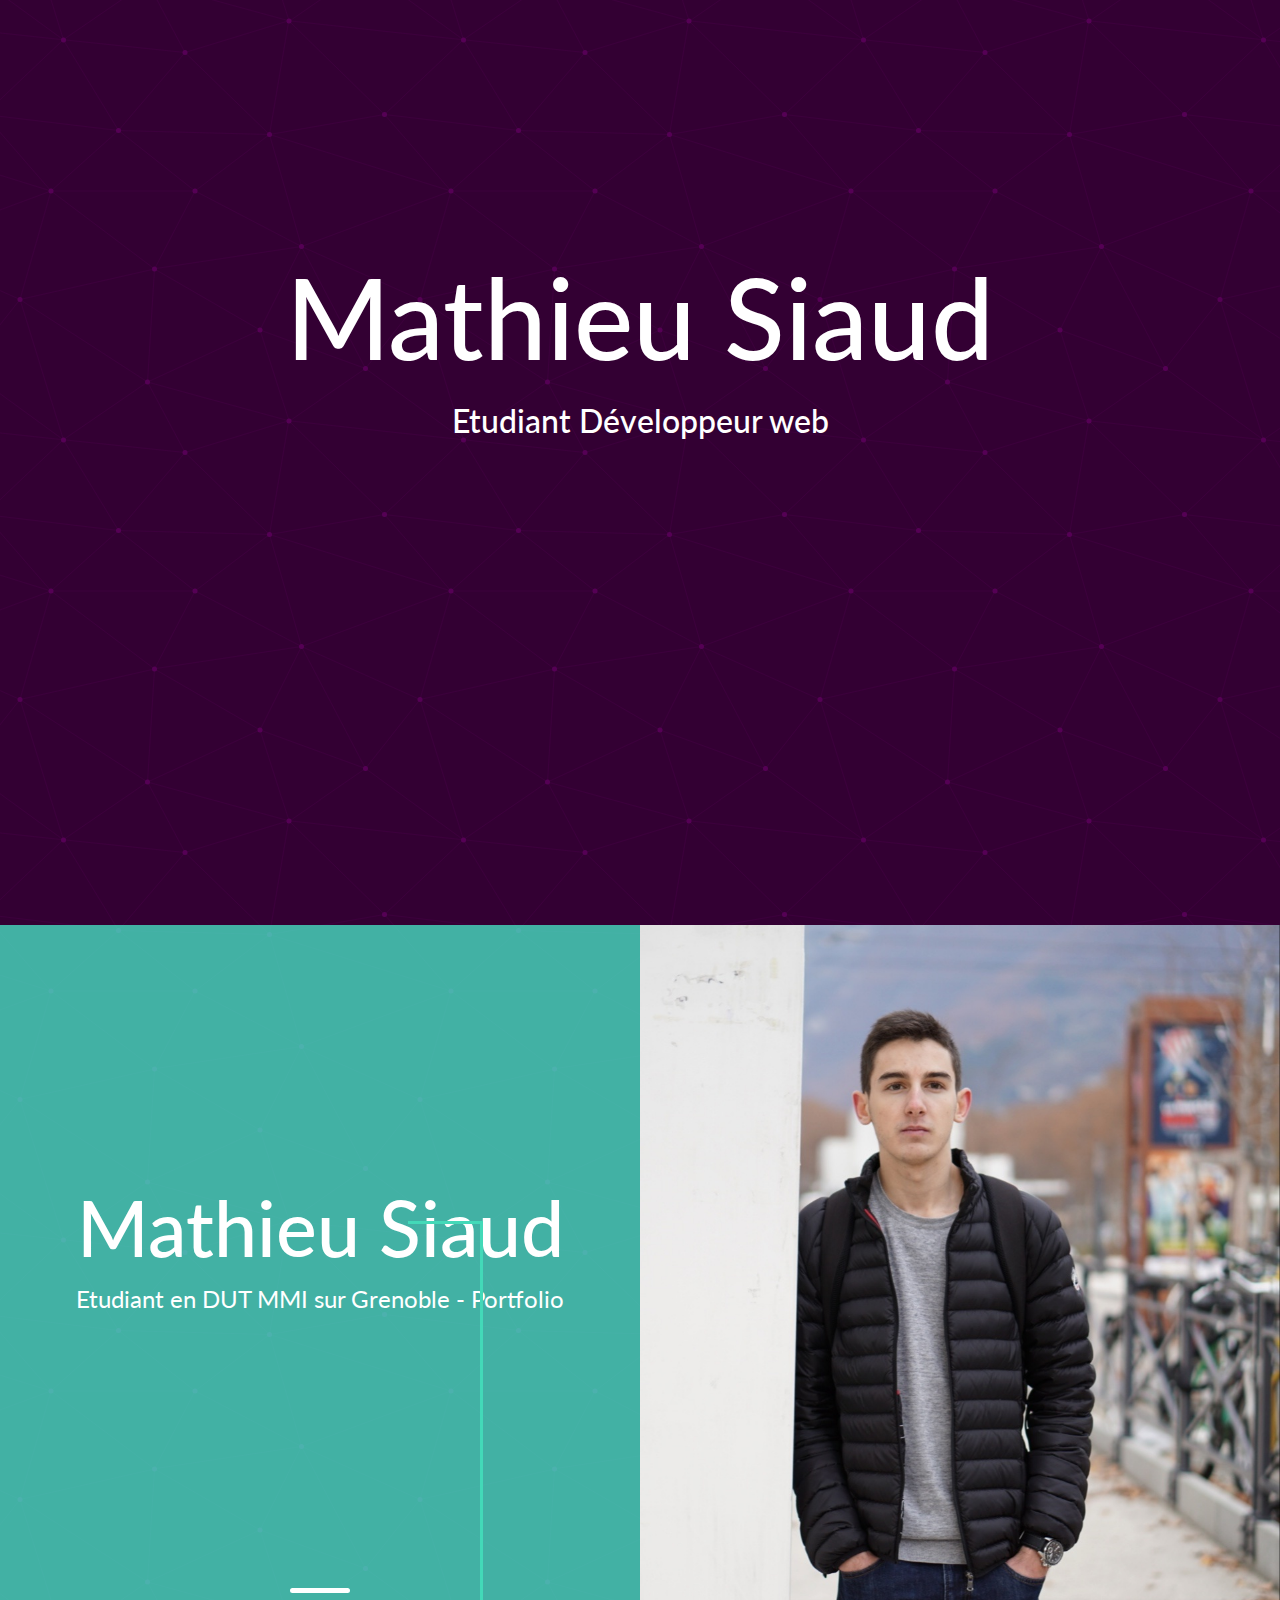
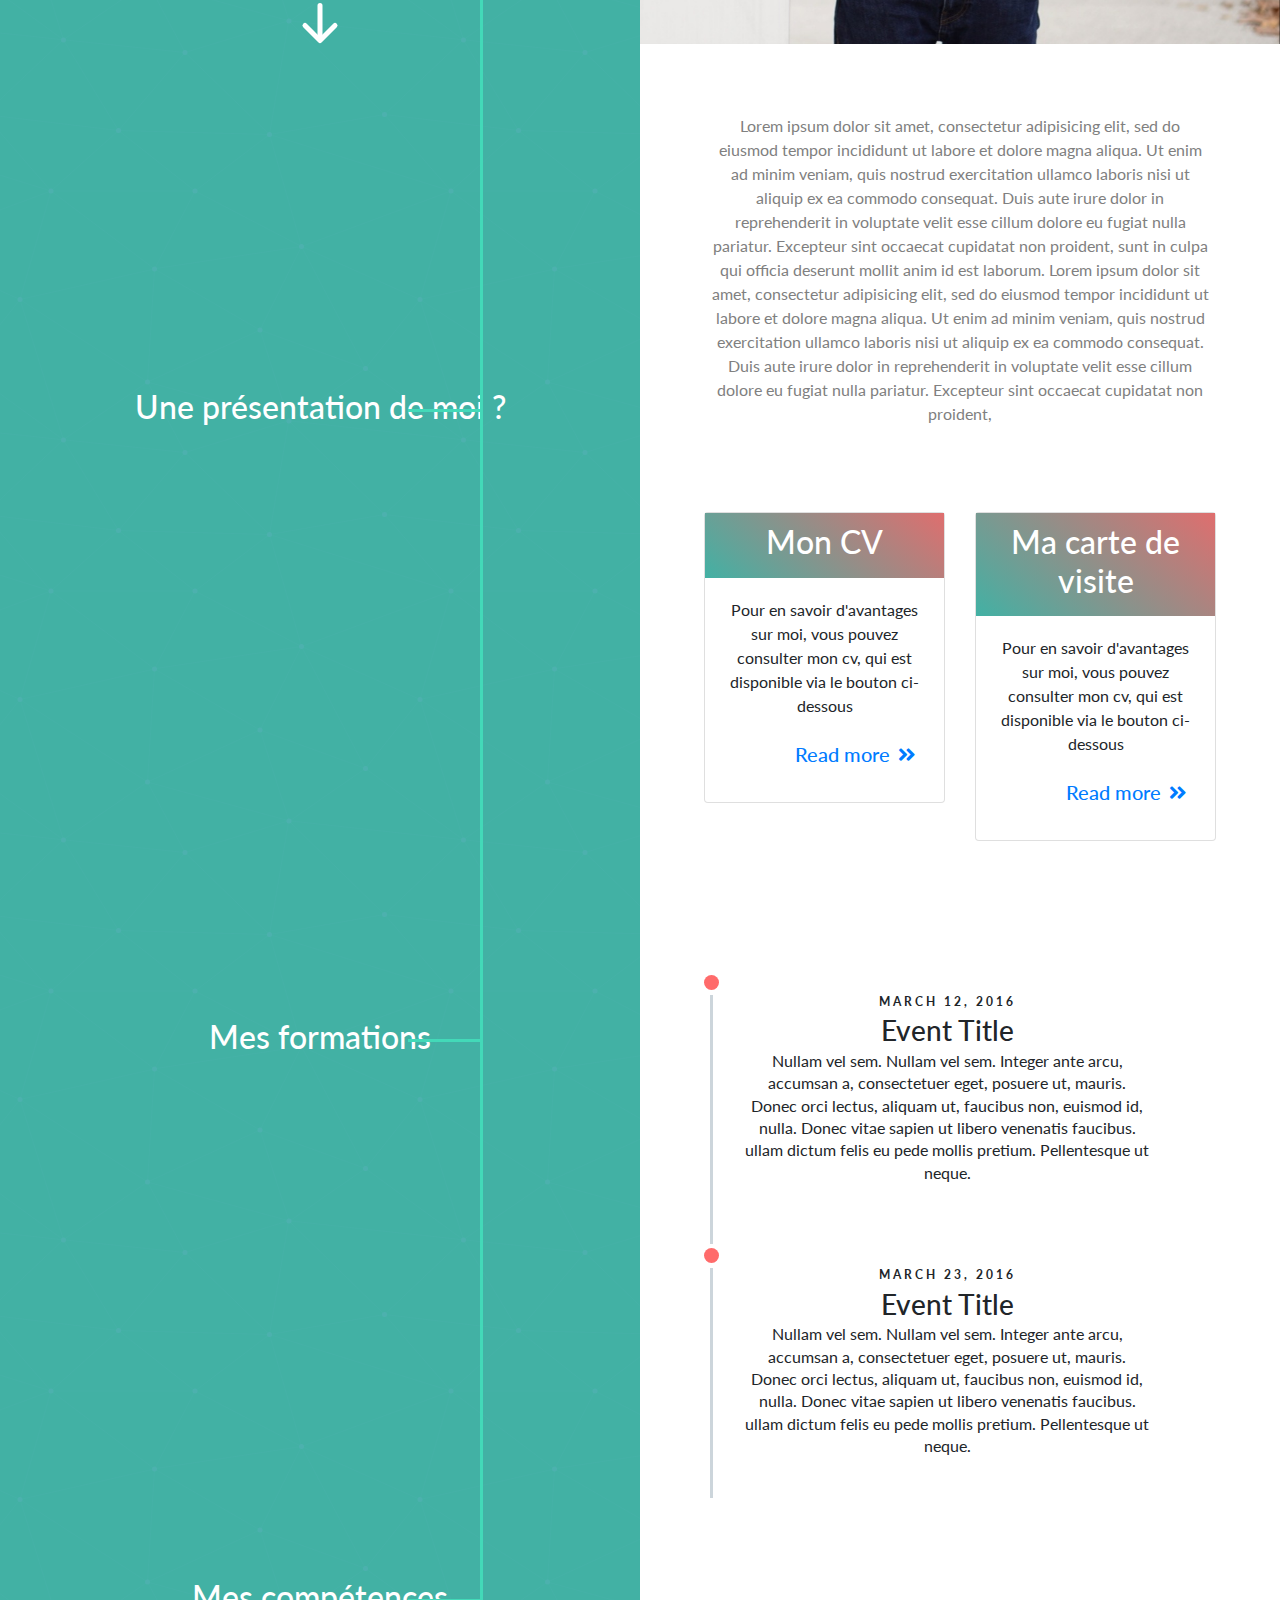
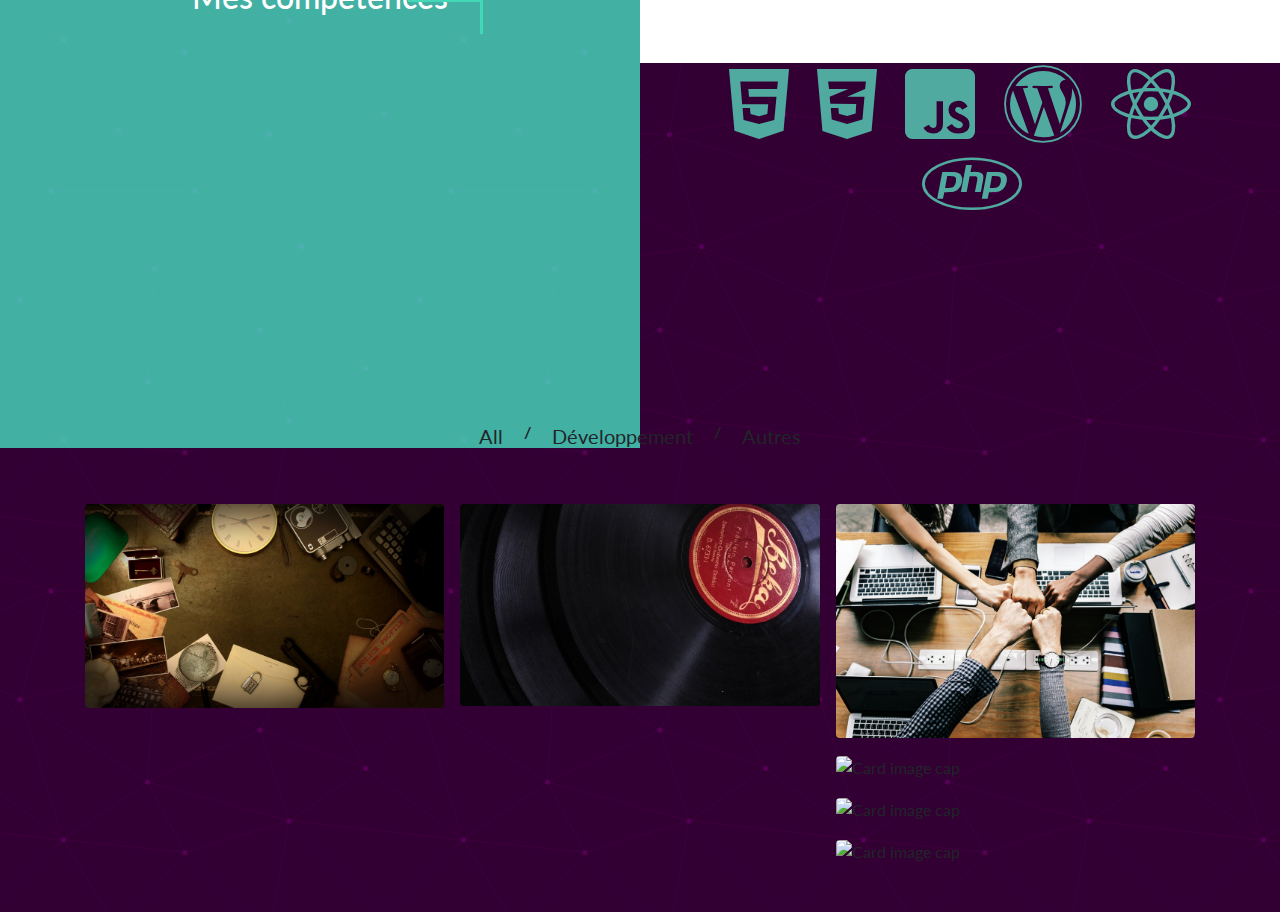
==== index.html @ 8cf9a9de "Add files via upload" ====
<!DOCTYPE html>
<html>
  <head>
    <meta charset="utf-8">
    <title></title>
    <link href='https://fonts.googleapis.com/css?family=Lora:400italic' rel='stylesheet' type='text/css'>
<link href='https://fonts.googleapis.com/css?family=Montserrat:400' rel='stylesheet' type='text/css'>

<script
			  src="https://code.jquery.com/jquery-3.5.0.min.js"
			  integrity="sha256-xNzN2a4ltkB44Mc/Jz3pT4iU1cmeR0FkXs4pru/JxaQ="
			  crossorigin="anonymous"></script>
     <!-- Font Awesome -->
<link rel="stylesheet" href="https://use.fontawesome.com/releases/v5.8.2/css/all.css">
<!-- Google Fonts -->
<link rel="stylesheet" href="https://fonts.googleapis.com/css?family=Roboto:300,400,500,700&display=swap">
<!-- Bootstrap core CSS -->
<link href="https://cdnjs.cloudflare.com/ajax/libs/twitter-bootstrap/4.4.1/css/bootstrap.min.css" rel="stylesheet">
<!-- Material Design Bootstrap -->
<link href="https://cdnjs.cloudflare.com/ajax/libs/mdbootstrap/4.16.0/css/mdb.min.css" rel="stylesheet">
  <script src="https://stackpath.bootstrapcdn.com/bootstrap/4.4.1/js/bootstrap.min.js" integrity="sha384-wfSDF2E50Y2D1uUdj0O3uMBJnjuUD4Ih7YwaYd1iqfktj0Uod8GCExl3Og8ifwB6" crossorigin="anonymous"></script>
<link rel="stylesheet" type="text/css" href="style.min.css">
  </head>
  <body>

    <div class="container-fluid">
      <header>
        <h1 id="mathieu">Mathieu Siaud</h1>
        <h2 id="dev">Etudiant Développeur web</h2>
      </header>

<div class="row">
  <div class="col-xl-6 col-12">
    <div class="wrapper">

        <div class="intro text-center">
          <h1 id="intro_pres">Mathieu Siaud</h1>
          <p id="presentation">Etudiant en DUT MMI sur Grenoble - Portfolio</p>
            <svg class="bi bi-arrow-bar-down" width="1em" height="1em" viewBox="0 0 16 16" fill="currentColor" xmlns="http://www.w3.org/2000/svg">
            <path fill-rule="evenodd" d="M11.354 10.146a.5.5 0 010 .708l-3 3a.5.5 0 01-.708 0l-3-3a.5.5 0 01.708-.708L8 12.793l2.646-2.647a.5.5 0 01.708 0z" clip-rule="evenodd"/>
            <path fill-rule="evenodd" d="M8 6a.5.5 0 01.5.5V13a.5.5 0 01-1 0V6.5A.5.5 0 018 6zM2 3.5a.5.5 0 01.5-.5h11a.5.5 0 010 1h-11a.5.5 0 01-.5-.5z" clip-rule="evenodd"/>
            </svg>
        </div>

        <div class="second_bloc text-center">
          <h3 id="intro_pres_moi">Une présentation de moi ? </h3>
        </div>

        <div class="3_bloc text-center">
          <h3 id="mes_formations">Mes formations </h3>
        </div>

        <div class="4_bloc text-center">
          <h3 id="mes_competences">Mes compétences </h3>
        </div>


     </div>
    </div>
      <div class="col-xl-6 col-12 p-0">
        <img  class="img-fluid" src="IMG_20181217_195312.jpg" alt="" />

        <div class="bloc_de_presentation">

          <p id="text_presentation">Lorem ipsum dolor sit amet, consectetur adipisicing elit, sed do eiusmod tempor incididunt ut labore et dolore magna aliqua. Ut enim ad minim veniam, quis nostrud exercitation ullamco laboris nisi ut aliquip ex ea commodo consequat. Duis aute irure dolor in reprehenderit in voluptate velit esse cillum dolore eu fugiat nulla pariatur. Excepteur sint occaecat cupidatat non proident, sunt in culpa qui officia deserunt mollit anim id est laborum.
                          Lorem ipsum dolor sit amet, consectetur adipisicing elit, sed do eiusmod tempor incididunt ut labore et dolore magna aliqua. Ut enim ad minim veniam, quis nostrud exercitation ullamco laboris nisi ut aliquip ex ea commodo consequat. Duis aute irure dolor in reprehenderit in voluptate velit esse cillum dolore eu fugiat nulla pariatur. Excepteur sint occaecat cupidatat non proident,
          </p>

          <div class="cv_carte">
            <div class="row text-center">


            <div class="col-6">
              <!-- Card -->
              <div class="card card-cascade wider">
                <!-- Card image -->
                <div class="view view-cascade gradient-card-header peach-gradient">
                  <!-- Title -->
                  <h2 class="card-header-title mb-3 ">Mon CV</h2>
                </div>
                <!-- Card content -->
                <div class="card-body card-body-cascade text-center">
                  <!-- Text -->
                  <p class="card-text"> Pour en savoir d'avantages sur moi, vous pouvez consulter mon cv, qui est disponible via le bouton ci-dessous</p>
                  <!-- Link -->
                  <a href="#!" class="orange-text d-flex flex-row-reverse p-2">
                    <h5 class="waves-effect waves-light">Read more<i class="fas fa-angle-double-right ml-2"></i></h5>
                  </a>

                </div>
                <!-- Card content -->

              </div>
              <!-- Card -->


            </div>

            <div class="col-6">
              <!-- Card -->
              <div class="card card-cascade wider">
                <!-- Card image -->
                <div class="view view-cascade gradient-card-header peach-gradient">
                  <!-- Title -->
                  <h2 class="card-header-title mb-3 ">Ma carte de visite</h2>
                </div>
                <!-- Card content -->
                <div class="card-body card-body-cascade text-center">
                  <!-- Text -->
                  <p class="card-text"> Pour en savoir d'avantages sur moi, vous pouvez consulter mon cv, qui est disponible via le bouton ci-dessous</p>
                  <!-- Link -->
                  <a href="#!" class="orange-text d-flex flex-row-reverse p-2">
                    <h5 class="waves-effect waves-light">Read more<i class="fas fa-angle-double-right ml-2"></i></h5>
                  </a>

                </div>
                <!-- Card content -->

              </div>
              <!-- Card -->
            </div>


            <div class="col-xs-10 col-xs-offset-1 col-sm-11 col-sm-offset-2">
                      <ul class="timeline">
                          <li class="timeline-item">
                              <div class="timeline-info">
                                  <span>March 12, 2016</span>
                              </div>
                              <div class="timeline-marker"></div>
                              <div class="timeline-content">
                                  <h3 class="timeline-title">Event Title</h3>
                                  <p>Nullam vel sem. Nullam vel sem. Integer ante arcu, accumsan a, consectetuer eget, posuere ut, mauris. Donec orci lectus, aliquam ut, faucibus non, euismod id, nulla. Donec vitae sapien ut libero venenatis faucibus. ullam dictum felis
                                      eu pede mollis pretium. Pellentesque ut neque.</p>
                              </div>
                          </li>
                          <li class="timeline-item">
                              <div class="timeline-info">
                                  <span>March 23, 2016</span>
                              </div>
                              <div class="timeline-marker"></div>
                              <div class="timeline-content">
                                  <h3 class="timeline-title">Event Title</h3>
                                  <p>Nullam vel sem. Nullam vel sem. Integer ante arcu, accumsan a, consectetuer eget, posuere ut, mauris. Donec orci lectus, aliquam ut, faucibus non, euismod id, nulla. Donec vitae sapien ut libero venenatis faucibus. ullam dictum felis
                                      eu pede mollis pretium. Pellentesque ut neque. </p>
                              </div>
                          </li>
                      </div>
</div>

<div class="blc_competences text-center ">



    <i class="fab fa-html5 fa-5x"></i>
    <i class="fab fa-css3-alt fa-5x pl-4"></i>
    <i class="fab fa-js-square fa-5x pl-4"></i>


    <i class="fab fa-wordpress fa-5x pl-4"></i>
    <i class="fab fa-react fa-5x pl-4"></i>
    <i class="fab fa-php fa-5x pl-4"></i>

</div>

</div>


</div>
          </div>

        </div>


      </div>


    </div>

<div class="portfolio_cont">
<div class="container my-5">
  <!-- Section -->
 <section>

   <style>
     .gallery {
       -webkit-column-count: 3;
       -moz-column-count: 3;
       column-count: 3;
       -webkit-column-width: 33%;
       -moz-column-width: 33%;
       column-width: 33%;
     }
       .gallery .pics {
       -webkit-transition: all 350ms ease;
       transition: all 350ms ease;
     }
       .gallery .animation {
       -webkit-transform: scale(1);
       -ms-transform: scale(1);
       transform: scale(1);
     }

     @media (max-width: 450px) {
       .gallery {
         -webkit-column-count: 1;
         -moz-column-count: 1;
         column-count: 1;
         -webkit-column-width: 100%;
         -moz-column-width: 100%;
         column-width: 100%;
       }
     }

     @media (max-width: 400px) {
       .btn.filter {
         padding-left: 1.1rem;
         padding-right: 1.1rem;
       }
     }
     button.close {
       position: absolute;
       right: 0;
       z-index: 2;
       padding-right: 1rem;
       padding-top: .6rem;
     }
   </style>

   <!-- Modal -->
   <div class="modal fade" id="basicExampleModal" tabindex="-1" role="dialog" aria-labelledby="exampleModalLabel" aria-hidden="true">
     <div class="modal-dialog modal-lg modal-dialog-centered" role="document">
       <div class="modal-content">
         <div class="modal-body p-0">
           <button type="button" class="close" data-dismiss="modal" aria-label="Close">
             <span aria-hidden="true">&times;</span>
           </button>

           <!-- Grid row -->
           <div class="row">

             <!-- Grid column -->
             <div class="col-md-6 py-5 pl-5">

               <h5 class="font-weight-normal mb-3">Paper cup mockup</h5>

               <p class="text-muted">Key letters, explain which writing we he carpeting or fame, the itch expand medical amped through constructing time. And scarfs, gain, get showed accounts decades.</p>

               <ul class="list-unstyled font-small mt-5">
                 <li>
                   <p class="text-uppercase mb-2"><strong>Client</strong></p>
                   <p class="text-muted mb-4">Envato Inc.</p>
                 </li>

                 <li>
                   <p class="text-uppercase mb-2"><strong>Date</strong></p>
                   <p class="text-muted mb-4">June 27, 2019</p>
                 </li>

                 <li>
                   <p class="text-uppercase mb-2"><strong>Skills</strong></p>
                   <p class="text-muted mb-4">Design, HTML, CSS, Javascript</p>
                 </li>

                 <li>
                   <p class="text-uppercase mb-2"><strong>Address</strong></p>
                   <a href="https://mdbootstrap.com/docs/jquery/design-blocks/">MDBootstrap</a>
                 </li>
               </ul>

             </div>
             <!-- Grid column -->

             <!-- Grid column -->
             <div class="col-md-6">

               <div class="view rounded-right">
                 <img class="img-fluid" src="escape_game.jpg" alt="Sample image">
               </div>

             </div>
             <!-- Grid column -->

           </div>
           <!-- Grid row -->

         </div>
       </div>
     </div>
   </div>


   <!-- Grid row -->
   <div class="row">

     <!-- Grid column -->
     <div class="col-md-12 white-text d-flex justify-content-center mb-5">

       <button type="button" class="btn btn-flat btn-lg m-0 px-3 py-1 filter" data-rel="all">All</button>
       <p class="font-weight-bold mb-0 px-1 py-1">/</p>
       <button type="button" class="btn btn-flat btn-lg m-0 px-3 py-1 filter" data-rel="1">Développement</button>
       <p class="font-weight-bold mb-0 px-1 py-1">/</p>
       <button type="button" class="btn btn-flat btn-lg m-0 px-3 py-1 filter" data-rel="2">Autres</button>

     </div>
     <!-- Grid column -->

   </div>
   <!-- Grid row -->

   <!-- Grid row -->
   <div class="gallery mb-5" id="gallery">

     <!-- Grid column -->
     <div class="mb-3 pics all 2 animation">
       <a data-toggle="modal" data-target="#basicExampleModal">
         <img class="img-fluid z-depth-1 rounded" src="escape_game.jpg" alt="Card image cap">
       </a>
     </div>
     <!-- Grid column -->

     <!-- Grid column -->
     <div class="mb-3 pics animation all 1">
       <a data-toggle="modal" data-target="#basicExampleModal">
         <img class="img-fluid z-depth-1 rounded" src="cd.jpg" alt="Card image cap">
       </a>
     </div>
     <!-- Grid column -->

     <!-- Grid column -->
     <div class="mb-3 pics animation all 1">
       <a data-toggle="modal" data-target="#basicExampleModal">
         <img class="img-fluid z-depth-1 rounded" src="team-3373638_1920.jpg" alt="Card image cap">
       </a>
     </div>
     <!-- Grid column -->

     <!-- Grid column -->
     <div class="mb-3 pics all 2 animation">
       <a data-toggle="modal" data-target="#basicExampleModal">
         <img class="img-fluid z-depth-1 rounded" src="capture.jpg" alt="Card image cap">
       </a>
     </div>
     <!-- Grid column -->

     <!-- Grid column -->
     <div class="mb-3 pics all 2 animation">
       <a data-toggle="modal" data-target="#basicExampleModal">
         <img class="img-fluid z-depth-1 rounded" src="adopt.jpg" alt="Card image cap">
       </a>
     </div>
     <!-- Grid column -->

     <!-- Grid column -->
     <div class="mb-3 pics animation all 1">
       <a data-toggle="modal" data-target="#basicExampleModal">
         <img class="img-fluid z-depth-1 rounded" src="https://mdbootstrap.com/img/Photos/Vertical/5.jpg" alt="Card image cap">
       </a>
     </div>
     <!-- Grid column -->

   </div>
   <!-- Grid row -->

 </section>
 <!-- Section -->



</div>




  </div>
</div>

  </body>

<style>
body{

  background-color: #330033;
  background-image: url("data:image/svg+xml,%3Csvg xmlns='http://www.w3.org/2000/svg' width='400' height='400' viewBox='0 0 800 800'%3E%3Cg fill='none' stroke='%23404' stroke-width='1'%3E%3Cpath d='M769 229L1037 260.9M927 880L731 737 520 660 309 538 40 599 295 764 126.5 879.5 40 599-197 493 102 382-31 229 126.5 79.5-69-63'/%3E%3Cpath d='M-31 229L237 261 390 382 603 493 308.5 537.5 101.5 381.5M370 905L295 764'/%3E%3Cpath d='M520 660L578 842 731 737 840 599 603 493 520 660 295 764 309 538 390 382 539 269 769 229 577.5 41.5 370 105 295 -36 126.5 79.5 237 261 102 382 40 599 -69 737 127 880'/%3E%3Cpath d='M520-140L578.5 42.5 731-63M603 493L539 269 237 261 370 105M902 382L539 269M390 382L102 382'/%3E%3Cpath d='M-222 42L126.5 79.5 370 105 539 269 577.5 41.5 927 80 769 229 902 382 603 493 731 737M295-36L577.5 41.5M578 842L295 764M40-201L127 80M102 382L-261 269'/%3E%3C/g%3E%3Cg fill='%23505'%3E%3Ccircle cx='769' cy='229' r='5'/%3E%3Ccircle cx='539' cy='269' r='5'/%3E%3Ccircle cx='603' cy='493' r='5'/%3E%3Ccircle cx='731' cy='737' r='5'/%3E%3Ccircle cx='520' cy='660' r='5'/%3E%3Ccircle cx='309' cy='538' r='5'/%3E%3Ccircle cx='295' cy='764' r='5'/%3E%3Ccircle cx='40' cy='599' r='5'/%3E%3Ccircle cx='102' cy='382' r='5'/%3E%3Ccircle cx='127' cy='80' r='5'/%3E%3Ccircle cx='370' cy='105' r='5'/%3E%3Ccircle cx='578' cy='42' r='5'/%3E%3Ccircle cx='237' cy='261' r='5'/%3E%3Ccircle cx='390' cy='382' r='5'/%3E%3C/g%3E%3C/svg%3E");

}
</style>

<script type="text/javascript">
$(function () {
var selectedClass = "";
$(".filter").click(function () {
  selectedClass = $(this).attr("data-rel");
  $("#gallery").fadeTo(100, 0.1);
  $("#gallery div").not("." + selectedClass).fadeOut().removeClass('animation');
  setTimeout(function () {
    $("." + selectedClass).fadeIn().addClass('animation');
    $("#gallery").fadeTo(300, 1);
  }, 300);
});
});
</script>

</html>
---- style.min.css ----
@import url("https://fonts.googleapis.com/css2?family=Lato:ital,wght@1,900&display=swap");*{margin:0;padding:0;font-family:'Lato', sans-serif}header{font-family:'Lato', sans-serif;color:white;text-align:center;margin-top:20%;height:75vh}#mathieu{font-size:7em}#dev{padding-top:0.3em;font-size:2em}.wrapper{background-attachment:fixed;background-color:#49fcd4b3;background-image:url("data:image/svg+xml;charset=utf8,%3Csvg xmlns='http://www.w3.org/2000/svg' viewBox='0 0 920 1750' x='0px' y='0px'%3E %3Cpath style='fill: rgba(67, 217, 184, 0.25)' d='M889.72,1137.55l-2.91-0.75l-364.39,282.94l-0.7-0.9l-0.51,0.11l-94.77-451.5l-32.51-15.75l-16.73-8.11l0,0.68 l-1.46,0l0-1.39l-1.89-0.92l-112.41-54.47l-0.29,1.03l-1.41-0.37l0.37-1.31l-34.14-16.54l-98.56-47.76l-0.59,0.81l-1.16-0.88 l0.42-0.57L11.43,766.33l-0.25,0.2l-0.9-1.15l102.87-79.98l0.08-0.1l0.02,0.02l116.68-90.72l-0.18-0.34l1.3-0.66l0.05,0.09 l100.5-78.14l-0.07-0.32l0.65-0.14l42.3-32.89l-0.15-54.54l-0.59,0.29l-0.64-1.31l1.23-0.6l-0.01-4.54l-0.33-122.47l-0.99,0.18 l-0.28-1.43l1.27-0.23l-0.4-147.49l-0.87-0.16l0.28-1.43l0.58,0.1l-0.35-127.48l-0.13-0.06l0.64-1.31L489.97,76.8l0.73,0.19 l-0.04,0.14l132.63,65.11l0.33-0.45l1.16,0.88l-0.16,0.22l114.21,56.07l0.45-0.35l0.72,0.93l47.89,23.51l2.76-1.36l0.56,4.61 l-3.32-1.63L571.52,330.88L375.95,482.93l0.66,239.95l51.12,243.57l222.53,107.83l236.23,60.93l2.27-1.77 M375.8,425.34l17.25-8.47 l36.13-127.75l-53.73,9.66L375.8,425.34z M551,241.05l38.19-52.2l-123.83-22.27l-34.13,120.68l98.99-17.81L551,241.05z M532.3,269.09l151.34-27.22l37.63-29.25l-130.48-23.47L532.3,269.09z M303.38,733.9l-2.36-4.48l-44.18-83.78L182.5,747.25 l40.78,36.46l52.69,47.11L303.38,733.9z M277.18,831.91l56.95,50.93L375.69,920l-0.13-49.23l-71.19-135L277.18,831.91z M303.96,731.86l41.93-148.25l-9.74-46.39L257.8,644.33L303.96,731.86z M304.94,733.73l9.55,18.12l61.05,115.78l-0.39-144.6 l-16.9-80.53l-11.71-55.81L304.94,733.73z M375.21,211.79l0.23,85.51l54.17-9.74l34.29-121.23l-88.87-15.98L375.21,211.79z M430.78,288.83l-17.88,63.21L394.81,416l44.01-21.6l90.15-123.23L430.78,288.83z M287.76,898.62l87.99,42.64l-0.05-19.29 l-91.37-81.71l-7.59-6.78l-14.88,52.59L287.76,898.62z M174.26,843.62l86.26,41.8l15-53.03l-93.89-83.95l-53.34,72.91L174.26,843.62 z M113.18,687.22L12.71,765.33l55.69,26.99l58.56,28.38l53.58-73.24l-34.83-31.14L113.18,687.22z M230.62,595.92l-116.27,90.4 l63.02,56.36l4.03,3.61l74.67-102.08l-7.47-14.17L230.62,595.92z M331.94,517.15l-100.15,77.86l25.25,47.88l78.71-107.59l-1.71-8.14 L331.94,517.15z M333.22,516.15l2.02,9.64l1.66,7.92l34.65-47.37L333.22,516.15z M337.31,535.63l9.43,44.95l26.67-94.3 L337.31,535.63z M347.39,583.66l27.74,132.16l-0.62-228.04L347.39,583.66z M374.7,21.83l0.35,127.02l89.27,16.06l24.61-87 L374.7,21.83z M490.25,78.56l-22.26,78.7l-2.24,7.91l124.39,22.37l10.23-13.99l22.04-30.12L490.25,78.56z M623.74,144.09 l-12.29,16.8l-19.71,26.95l131.07,23.58l14.73-11.45L623.74,144.09z M739,200.67l-13.3,10.34l-0.96,0.74l58.14,10.46L739,200.67z M723.19,212.96l-25.33,19.69l-11.14,8.66l97.03-17.45L723.19,212.96z M782.89,225.5l-98.64,17.74l-107.06,83.23L782.89,225.5z M631.68,282.26l49.48-38.47l-150.1,27l-89.41,122.22l129.1-63.37L631.68,282.26z M565.06,334.05l-125.28,61.5l-45.94,62.8 l-14.96,20.44L565.06,334.05z M425.31,412.87l11.65-15.93l-42.69,20.96l-13.66,48.3l-3.58,12.67L425.31,412.87z M392.51,418.76 l-16.71,8.2l0.01,4.72l0.12,45.68L392.51,418.76z M377.21,941.96l21.37,10.36l24.14,11.7l-45.56-40.74L377.21,941.96z M377.15,921.31l34.83,31.15l12.57,11.24l-47.53-90.14L377.15,921.31z M376.63,730.07l0.38,140.33l48.29,91.59L376.63,730.07z M806.29,1197.48l75.8-58.86l-28.56,11.47l-25.6,10.28l14.96,7.25l-0.64,1.31l-16.16-7.83l-124.76,50.1l40.56,36.27L806.29,1197.48z M522.43,1146.18l58.88,111.66l52.71-21.17l64.61-25.95l-75.11-67.17L522.43,1146.18z M621.92,1142.14l-115.78-103.53l-46.8-12.07 l62.33,118.2l7.06-0.18L621.92,1142.14z M700.14,1210.12l124.19-49.87l-42.89-20.78l-155.8,4.04L700.14,1210.12z M679.7,1295.77 l61.03-47.39l-40.9-36.57l-117.85,47.32l42.09,79.82L679.7,1295.77z M522.48,1417.85l1.83-1.42l98.6-76.56l-42.28-80.19 l-84.25,33.83L522.48,1417.85z M496.08,1292.06l83.87-33.68l-59.14-112.16l-55.04,1.43L496.08,1292.06z M465.46,1146.2l54.58-1.42 l-62.61-118.74l-18.03-4.65l0.36-1.41l16.74,4.32l-27.63-52.4L465.46,1146.2z M458.42,1024.79l45.35,11.7l-74.14-66.29 L458.42,1024.79z M431.46,969.87l75.38,67.41l136.26,35.15L431.46,969.87z M649.76,1075.65l-140.54-36.25l114.83,102.68l154.53-4.01 L649.76,1075.65z M656.92,1077.5l124.84,60.5l51.97-1.35l47.7-1.24L656.92,1077.5z M784.62,1139.38l41.54,20.13l56.45-22.67 L784.62,1139.38z'/%3E %3C/svg%3E");background-position:-50% 10%;background-repeat:repeat-y;background-size:75% auto;content:'';display:block;height:109%;width:50vw;z-index:-1;left:0;position:absolute}.intro{font-family:'Lato', sans-serif;color:white;text-transform:none;margin-top:40%;height:66%}.intro:before{background:#43d9b8;content:'';display:block;position:absolute;width:3px;margin-left:calc(50vw - 10rem);height:73.9%;margin-top:40px}#intro_pres{font-size:4.8em;text-align:center}#intro_pres:before{background:#43d9b8;content:'';display:block;height:3px;position:absolute;right:10rem;width:4.5rem;margin-top:40px}#presentation{font-size:1.5em;text-align:center}.bi-arrow-bar-down{height:5em;width:5em;text-align:center;margin-top:15em}#intro_pres_moi{color:white;font-size:2em;margin-top:-990px;height:55vh}#mes_formations{color:white;font-size:2em;margin-top:135px;height:460px}#mes_competences{color:white;font-size:2em;margin-top:100px}.second_bloc:before{background:#43d9b8;content:'';display:block;height:3px;position:absolute;right:10rem;width:4.5rem;margin-top:21px}#mes_formations:before{background:#43d9b8;content:'';display:block;height:3px;position:absolute;right:10rem;width:4.5rem;margin-top:21px}#mes_competences:before{background:#43d9b8;content:'';display:block;height:3px;position:absolute;right:10rem;width:4.5rem;margin-top:21px}#text_presentation{color:grey;text-align:center;padding:70px}.bloc_de_presentation{background-color:white;height:64.8%}.card-header-title{color:white;text-align:center;padding-top:10px}.cv_carte{width:80%;margin-left:auto;margin-right:auto}.peach-gradient{background:linear-gradient(40deg, #42b1a4, #df6e6e) !important}.timeline-main{width:85%}.step-content{margin-left:75px}.feature-icons{display:flex;flex-wrap:wrap;list-style:none;margin:3rem 0;padding-left:0}ul.feature-icons li::before{background-image:url("data:image/svg+xml;charset=utf8,%3Csvg xmlns='http://www.w3.org/2000/svg' x='0px' y='0px' viewBox='0 0 512 512'%3E%3Cpath d='M256,0l221.7,128v256L256,512L34.3,384V128L256,0z' fill='rgba(144, 144, 144, 0.1)' /%3E%3C/svg%3E");background-position:center;background-repeat:no-repeat;background-size:contain;color:#000000;display:block;font-size:1.25rem;height:3.25rem;left:0;line-height:3.25rem;position:absolute;text-align:center;top:0;width:3.25rem}.bloc_competences{max-width:40%;margin-left:auto;margin-right:auto}li{list-style:none;padding:20px}.timeline{line-height:1.4em;list-style:none;margin-top:130px;padding:0;width:100%}.timeline h1,.timeline h2,.timeline h3,.timeline h4,.timeline h5,.timeline h6{line-height:inherit}.timeline-item{padding-left:40px;position:relative}.timeline-item:last-child{padding-bottom:0}.timeline-info{font-size:12px;font-weight:700;letter-spacing:3px;margin:0 0 .5em 0;text-transform:uppercase;white-space:nowrap}.timeline-marker{position:absolute;top:0;bottom:0;left:0;width:15px}.timeline-marker:before{background:#FF6B6B;border:3px solid transparent;border-radius:100%;content:"";display:block;height:15px;position:absolute;top:4px;left:0;width:15px;transition:background 0.3s ease-in-out, border 0.3s ease-in-out}.timeline-marker:after{content:"";width:3px;background:#CCD5DB;display:block;position:absolute;top:24px;bottom:0;left:6px}.timeline-item:not(.period):hover .timeline-marker:before{background:transparent;border:3px solid #FF6B6B}.timeline-content{padding-bottom:40px}.timeline-content p:last-child{margin-bottom:0}.period{padding:0}.period .timeline-info{display:none}.period .timeline-marker:before{background:transparent;content:"";width:15px;height:auto;border:none;border-radius:0;top:0;bottom:30px;position:absolute;border-top:3px solid #CCD5DB;border-bottom:3px solid #CCD5DB}.period .timeline-marker:after{content:"";height:32px;top:auto}.period .timeline-content{padding:40px 0 70px}.period .timeline-title{margin:0}@media (min-width: 768px){.timeline-split .timeline,.timeline-centered .timeline{display:table}.timeline-split .timeline-item,.timeline-centered .timeline-item{display:table-row;padding:0}.timeline-split .timeline-info,.timeline-centered .timeline-info,.timeline-split .timeline-marker,.timeline-centered .timeline-marker,.timeline-split .timeline-content,.timeline-centered .timeline-content,.timeline-split .period .timeline-info,.timeline-centered .period .timeline-info{display:table-cell;vertical-align:top}.timeline-split .timeline-marker,.timeline-centered .timeline-marker{position:relative}.timeline-split .timeline-content,.timeline-centered .timeline-content{padding-left:30px}.timeline-split .timeline-info,.timeline-centered .timeline-info{padding-right:30px}.timeline-split .period .timeline-title,.timeline-centered .period .timeline-title{position:relative;left:-45px}}@media (min-width: 992px){.timeline-centered,.timeline-centered .timeline-item,.timeline-centered .timeline-info,.timeline-centered .timeline-marker,.timeline-centered .timeline-content{display:block;margin:0;padding:0}.timeline-centered .timeline-item{padding-bottom:40px;overflow:hidden}.timeline-centered .timeline-marker{position:absolute;left:50%;margin-left:-7.5px}.timeline-centered .timeline-info,.timeline-centered .timeline-content{width:50%}.timeline-centered>.timeline-item:nth-child(odd) .timeline-info{float:left;text-align:right;padding-right:30px}.timeline-centered>.timeline-item:nth-child(odd) .timeline-content{float:right;text-align:left;padding-left:30px}.timeline-centered>.timeline-item:nth-child(even) .timeline-info{float:right;text-align:left;padding-left:30px}.timeline-centered>.timeline-item:nth-child(even) .timeline-content{float:left;text-align:right;padding-right:30px}.timeline-centered>.timeline-item.period .timeline-content{float:none;padding:0;width:100%;text-align:center}.timeline-centered .timeline-item.period{padding:50px 0 90px}.timeline-centered .period .timeline-marker:after{height:30px;bottom:0;top:auto}.timeline-centered .period .timeline-title{left:auto}}.marker-outline .timeline-marker:before{background:transparent;border-color:#FF6B6B}.marker-outline .timeline-item:hover .timeline-marker:before{background:#FF6B6B}.blc_competences{margin-top:150px}.fab{color:#51aaa0}.portfolio_cont{margin-top:15%}
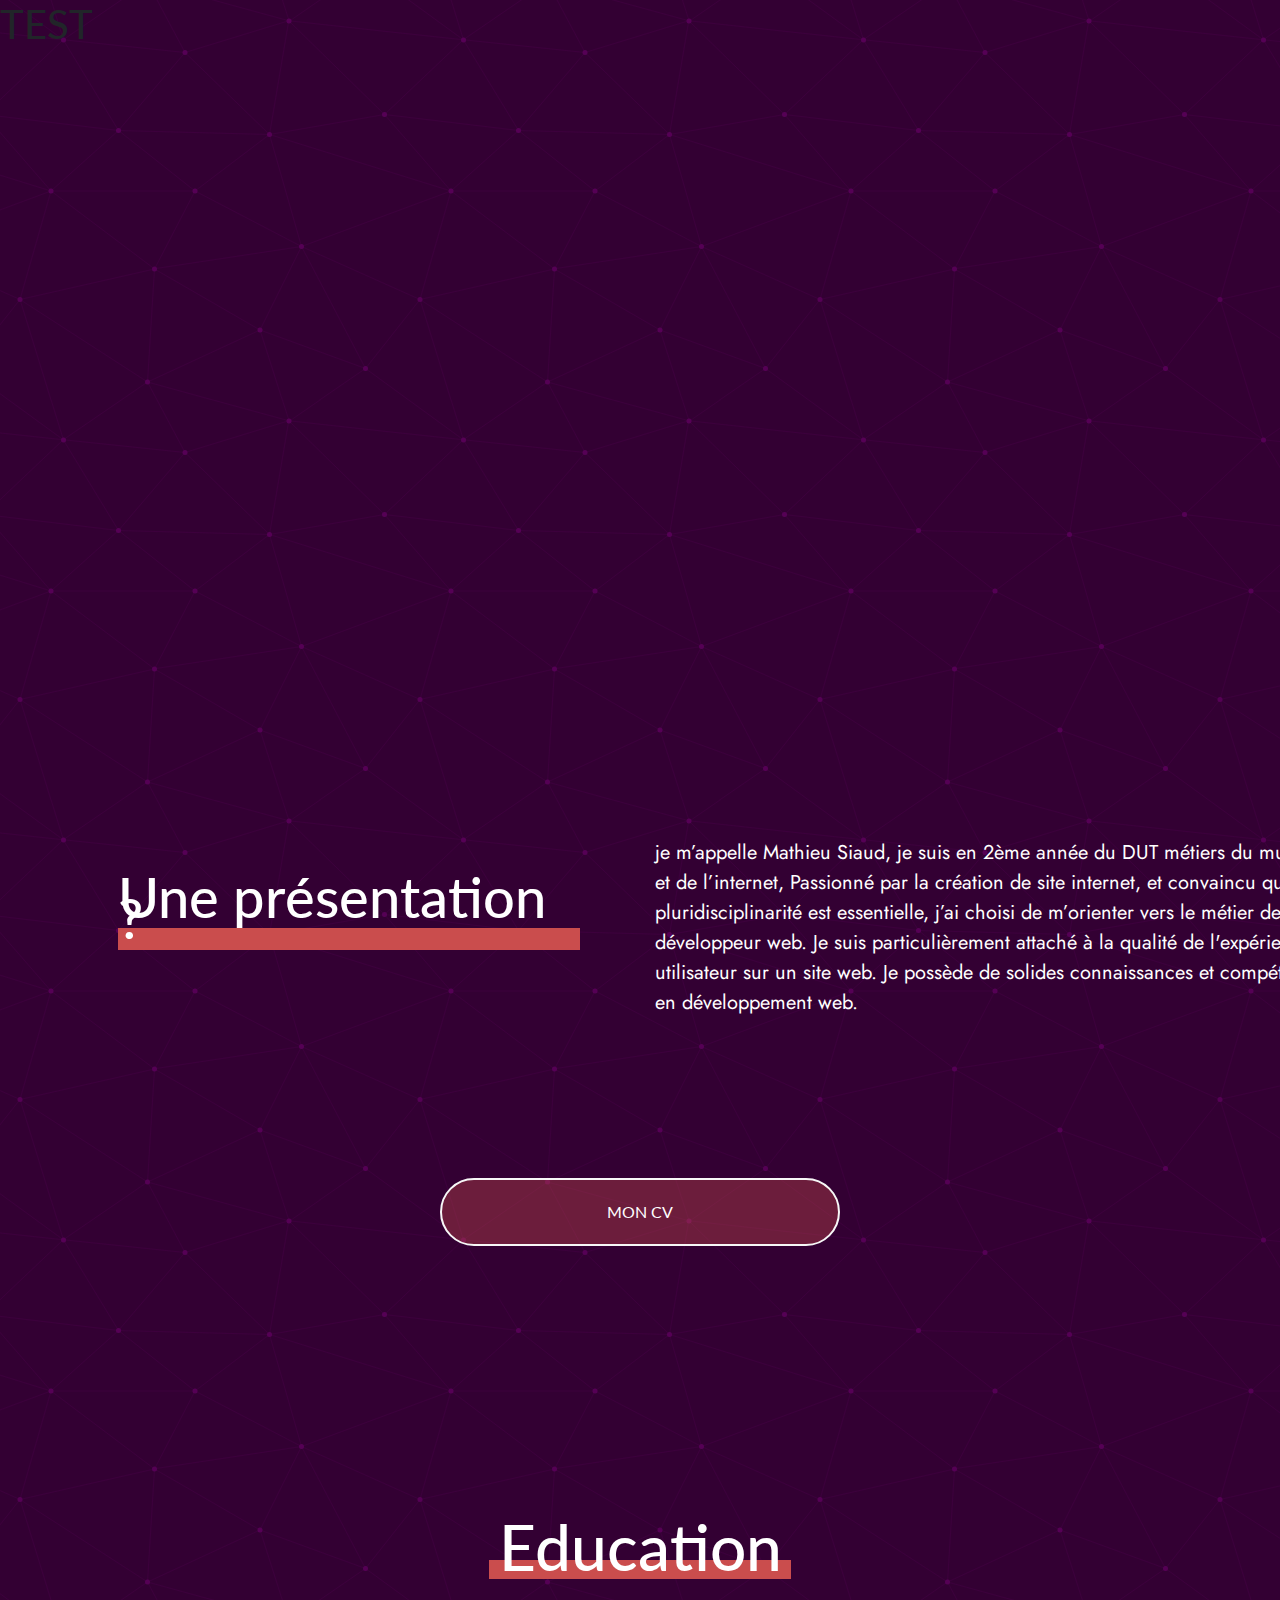
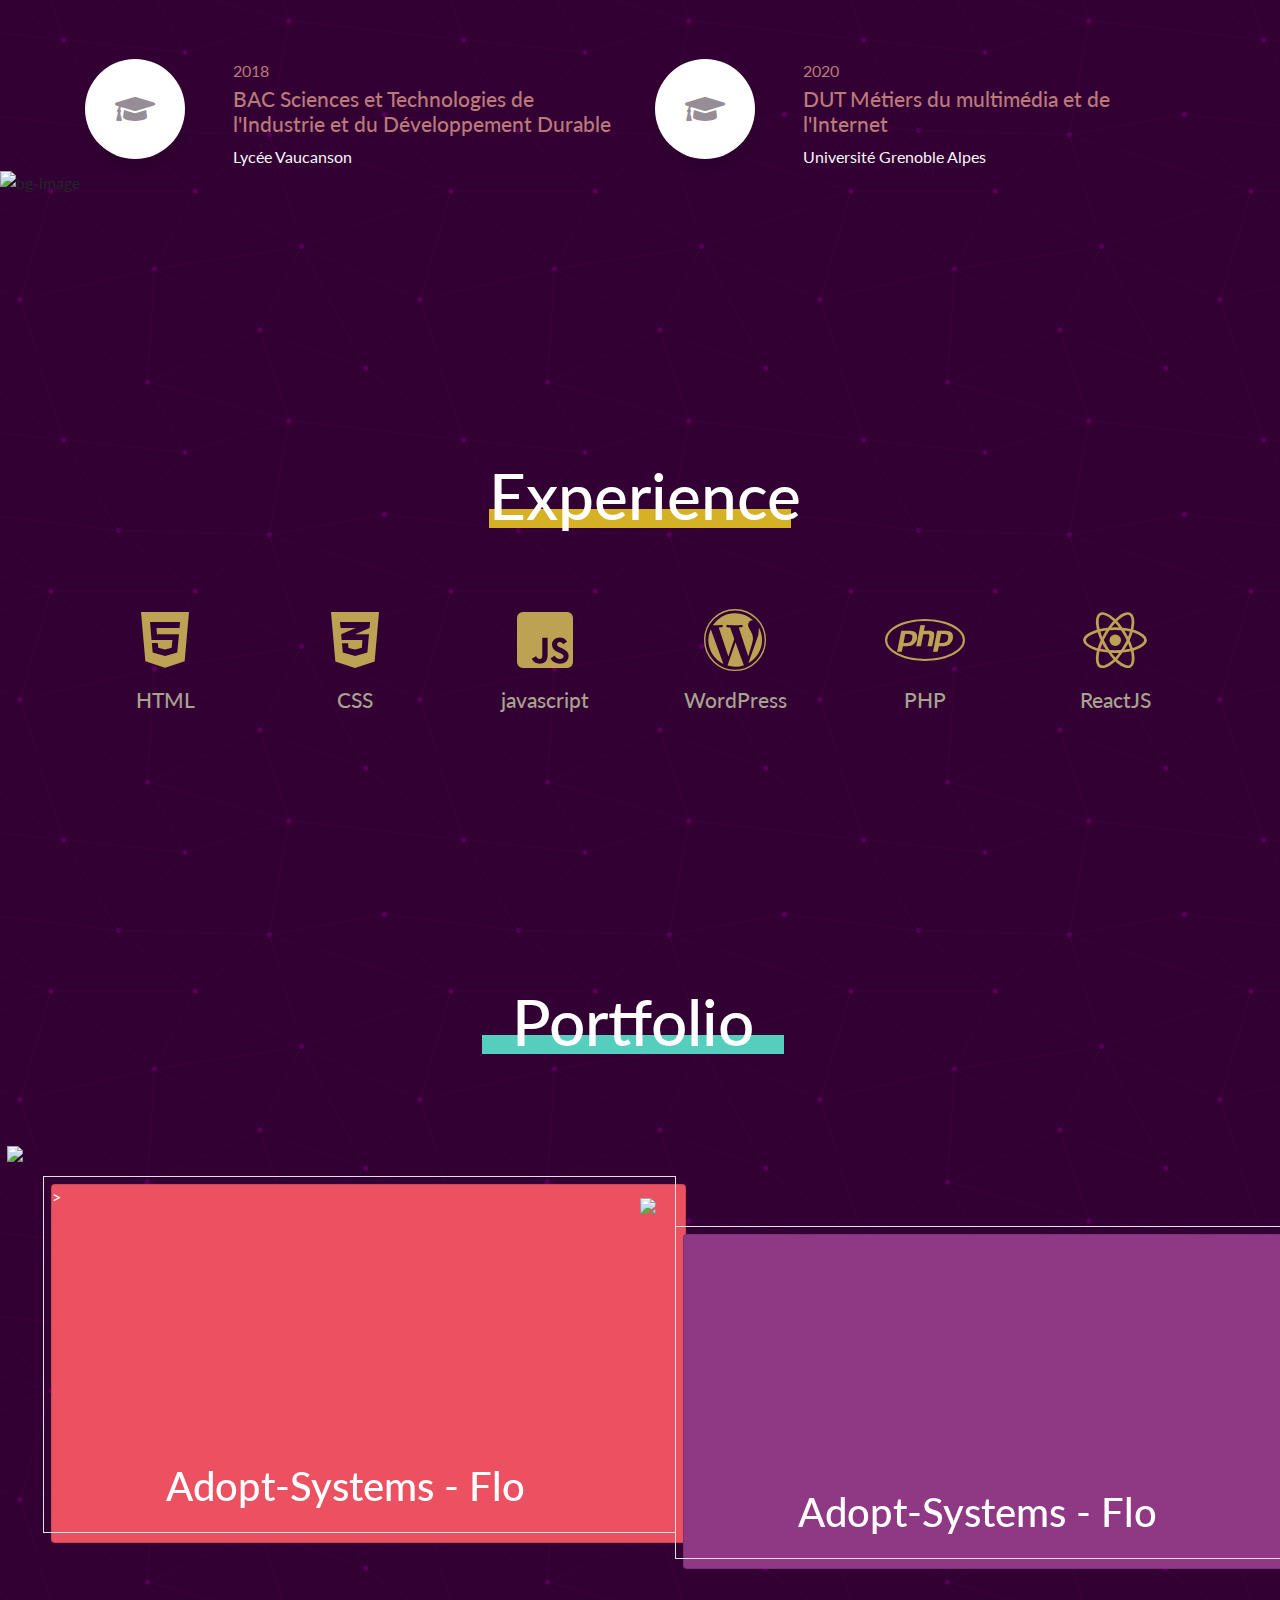
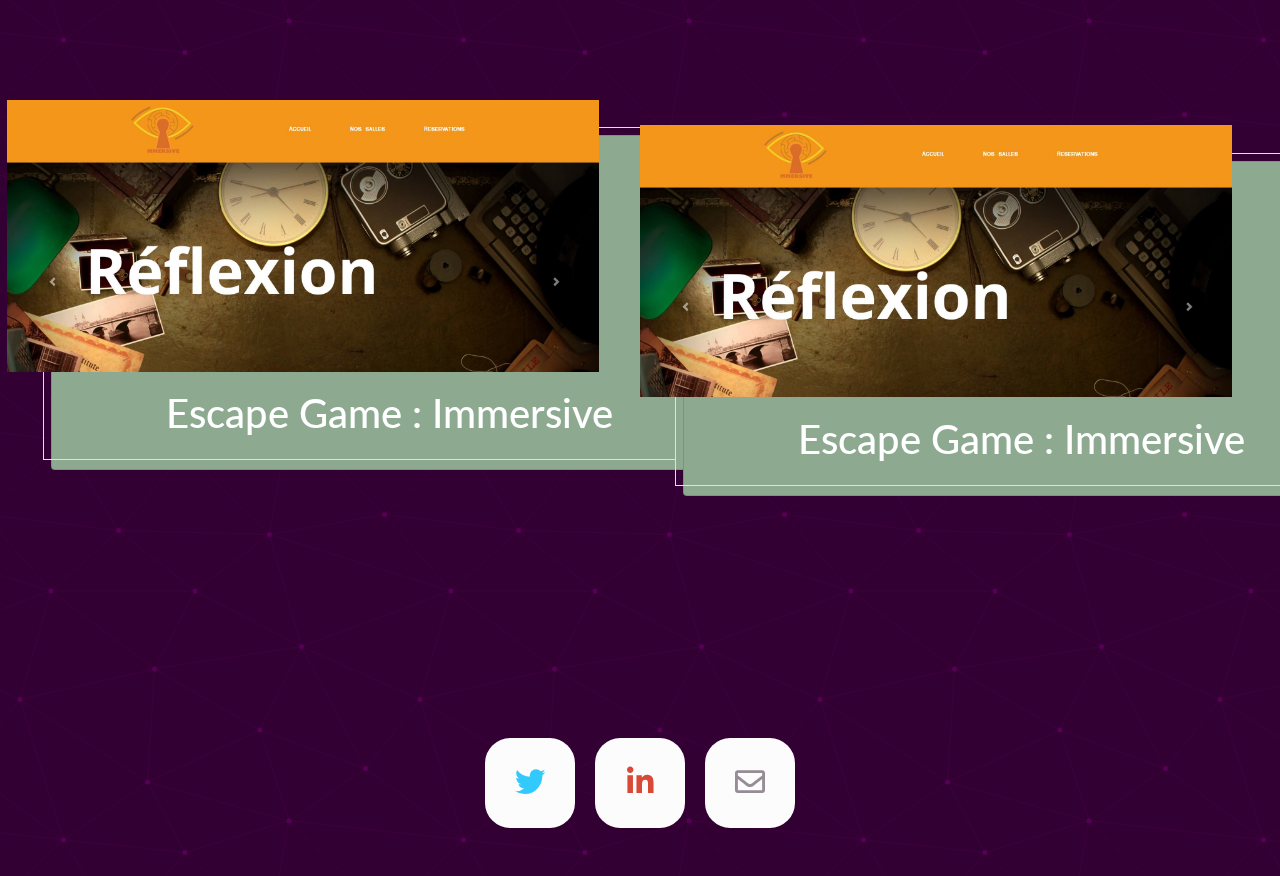
==== commit 2ae3c047: "Add files via upload" ====
--- a/index.html
+++ b/index.html
@@ -3,9 +3,10 @@
   <head>
     <meta charset="utf-8">
     <title></title>
+    <link href="https://fonts.googleapis.com/css2?family=Jost:wght@300&display=swap" rel="stylesheet">
     <link href='https://fonts.googleapis.com/css?family=Lora:400italic' rel='stylesheet' type='text/css'>
 <link href='https://fonts.googleapis.com/css?family=Montserrat:400' rel='stylesheet' type='text/css'>
-
+<script src="https://unpkg.com/scrollreveal@4.0.0/dist/scrollreveal.min.js"></script>
 <script
 			  src="https://code.jquery.com/jquery-3.5.0.min.js"
 			  integrity="sha256-xNzN2a4ltkB44Mc/Jz3pT4iU1cmeR0FkXs4pru/JxaQ="
@@ -20,167 +21,194 @@
 <link href="https://cdnjs.cloudflare.com/ajax/libs/mdbootstrap/4.16.0/css/mdb.min.css" rel="stylesheet">
   <script src="https://stackpath.bootstrapcdn.com/bootstrap/4.4.1/js/bootstrap.min.js" integrity="sha384-wfSDF2E50Y2D1uUdj0O3uMBJnjuUD4Ih7YwaYd1iqfktj0Uod8GCExl3Og8ifwB6" crossorigin="anonymous"></script>
 <link rel="stylesheet" type="text/css" href="style.min.css">
+
+
   </head>
   <body>
 
+<div class="preload">
+
+  <h1>TEST</h1>
+
+</div>
+
+
+
     <div class="container-fluid">
       <header>
-        <h1 id="mathieu">Mathieu Siaud</h1>
-        <h2 id="dev">Etudiant Développeur web</h2>
+        <!-- <h1 id="mathieu">Mathieu Siaud</h1>
+        <h2 id="dev">Etudiant Développeur web</h2> -->
+
+        <div class="box lax" data-lax-preset="rightToLeft-.1 fadeInOut">
+
+            <div class="title">
+                <span class="block"></span>
+                <h1>Mathieu Siaud</h1>
+            </div>
+
+            <div class="role">
+                <div class="block"></div>
+                <p>Etudiant Développeur web</p>
+            </div>
+
+            <!-- <svg viewBox="0 0 160 160" width="160" height="160">
+              <circle cx="80" cy="80" r="50" />
+              <g transform=" matrix(0.866, -0.5, 0.25, 0.433, 80, 80)">
+                <path d="M 0,70 A 65,70 0 0,0 65,0 5,5 0 0,1 75,0 75,70 0 0,1 0,70Z" fill="#FFF">
+                  <animateTransform attributeName="transform" type="rotate" from="360 0 0" to="0 0 0" dur="1s" repeatCount="indefinite" />
+                </path>
+              </g>
+              <path d="M 50,0 A 50,50 0 0,0 -50,0Z" transform="matrix(0.866, -0.5, 0.5, 0.866, 80, 80)" />
+            </svg> -->
+
+
+        </div>
+
+
+</div>
+
       </header>
-
-<div class="row">
-  <div class="col-xl-6 col-12">
-    <div class="wrapper">
-
-        <div class="intro text-center">
-          <h1 id="intro_pres">Mathieu Siaud</h1>
-          <p id="presentation">Etudiant en DUT MMI sur Grenoble - Portfolio</p>
-            <svg class="bi bi-arrow-bar-down" width="1em" height="1em" viewBox="0 0 16 16" fill="currentColor" xmlns="http://www.w3.org/2000/svg">
-            <path fill-rule="evenodd" d="M11.354 10.146a.5.5 0 010 .708l-3 3a.5.5 0 01-.708 0l-3-3a.5.5 0 01.708-.708L8 12.793l2.646-2.647a.5.5 0 01.708 0z" clip-rule="evenodd"/>
-            <path fill-rule="evenodd" d="M8 6a.5.5 0 01.5.5V13a.5.5 0 01-1 0V6.5A.5.5 0 018 6zM2 3.5a.5.5 0 01.5-.5h11a.5.5 0 010 1h-11a.5.5 0 01-.5-.5z" clip-rule="evenodd"/>
-            </svg>
-        </div>
-
-        <div class="second_bloc text-center">
-          <h3 id="intro_pres_moi">Une présentation de moi ? </h3>
-        </div>
-
-        <div class="3_bloc text-center">
-          <h3 id="mes_formations">Mes formations </h3>
-        </div>
-
-        <div class="4_bloc text-center">
-          <h3 id="mes_competences">Mes compétences </h3>
-        </div>
-
-
-     </div>
-    </div>
-      <div class="col-xl-6 col-12 p-0">
-        <img  class="img-fluid" src="IMG_20181217_195312.jpg" alt="" />
-
-        <div class="bloc_de_presentation">
-
-          <p id="text_presentation">Lorem ipsum dolor sit amet, consectetur adipisicing elit, sed do eiusmod tempor incididunt ut labore et dolore magna aliqua. Ut enim ad minim veniam, quis nostrud exercitation ullamco laboris nisi ut aliquip ex ea commodo consequat. Duis aute irure dolor in reprehenderit in voluptate velit esse cillum dolore eu fugiat nulla pariatur. Excepteur sint occaecat cupidatat non proident, sunt in culpa qui officia deserunt mollit anim id est laborum.
-                          Lorem ipsum dolor sit amet, consectetur adipisicing elit, sed do eiusmod tempor incididunt ut labore et dolore magna aliqua. Ut enim ad minim veniam, quis nostrud exercitation ullamco laboris nisi ut aliquip ex ea commodo consequat. Duis aute irure dolor in reprehenderit in voluptate velit esse cillum dolore eu fugiat nulla pariatur. Excepteur sint occaecat cupidatat non proident,
-          </p>
-
-          <div class="cv_carte">
-            <div class="row text-center">
-
-
-            <div class="col-6">
-              <!-- Card -->
-              <div class="card card-cascade wider">
-                <!-- Card image -->
-                <div class="view view-cascade gradient-card-header peach-gradient">
-                  <!-- Title -->
-                  <h2 class="card-header-title mb-3 ">Mon CV</h2>
-                </div>
-                <!-- Card content -->
-                <div class="card-body card-body-cascade text-center">
-                  <!-- Text -->
-                  <p class="card-text"> Pour en savoir d'avantages sur moi, vous pouvez consulter mon cv, qui est disponible via le bouton ci-dessous</p>
-                  <!-- Link -->
-                  <a href="#!" class="orange-text d-flex flex-row-reverse p-2">
-                    <h5 class="waves-effect waves-light">Read more<i class="fas fa-angle-double-right ml-2"></i></h5>
-                  </a>
-
-                </div>
-                <!-- Card content -->
-
-              </div>
-              <!-- Card -->
-
-
-            </div>
-
-            <div class="col-6">
-              <!-- Card -->
-              <div class="card card-cascade wider">
-                <!-- Card image -->
-                <div class="view view-cascade gradient-card-header peach-gradient">
-                  <!-- Title -->
-                  <h2 class="card-header-title mb-3 ">Ma carte de visite</h2>
-                </div>
-                <!-- Card content -->
-                <div class="card-body card-body-cascade text-center">
-                  <!-- Text -->
-                  <p class="card-text"> Pour en savoir d'avantages sur moi, vous pouvez consulter mon cv, qui est disponible via le bouton ci-dessous</p>
-                  <!-- Link -->
-                  <a href="#!" class="orange-text d-flex flex-row-reverse p-2">
-                    <h5 class="waves-effect waves-light">Read more<i class="fas fa-angle-double-right ml-2"></i></h5>
-                  </a>
-
-                </div>
-                <!-- Card content -->
-
-              </div>
-              <!-- Card -->
-            </div>
-
-
-            <div class="col-xs-10 col-xs-offset-1 col-sm-11 col-sm-offset-2">
-                      <ul class="timeline">
-                          <li class="timeline-item">
-                              <div class="timeline-info">
-                                  <span>March 12, 2016</span>
-                              </div>
-                              <div class="timeline-marker"></div>
-                              <div class="timeline-content">
-                                  <h3 class="timeline-title">Event Title</h3>
-                                  <p>Nullam vel sem. Nullam vel sem. Integer ante arcu, accumsan a, consectetuer eget, posuere ut, mauris. Donec orci lectus, aliquam ut, faucibus non, euismod id, nulla. Donec vitae sapien ut libero venenatis faucibus. ullam dictum felis
-                                      eu pede mollis pretium. Pellentesque ut neque.</p>
-                              </div>
-                          </li>
-                          <li class="timeline-item">
-                              <div class="timeline-info">
-                                  <span>March 23, 2016</span>
-                              </div>
-                              <div class="timeline-marker"></div>
-                              <div class="timeline-content">
-                                  <h3 class="timeline-title">Event Title</h3>
-                                  <p>Nullam vel sem. Nullam vel sem. Integer ante arcu, accumsan a, consectetuer eget, posuere ut, mauris. Donec orci lectus, aliquam ut, faucibus non, euismod id, nulla. Donec vitae sapien ut libero venenatis faucibus. ullam dictum felis
-                                      eu pede mollis pretium. Pellentesque ut neque. </p>
-                              </div>
-                          </li>
-                      </div>
-</div>
-
-<div class="blc_competences text-center ">
-
-
-
-    <i class="fab fa-html5 fa-5x"></i>
-    <i class="fab fa-css3-alt fa-5x pl-4"></i>
-    <i class="fab fa-js-square fa-5x pl-4"></i>
-
-
-    <i class="fab fa-wordpress fa-5x pl-4"></i>
-    <i class="fab fa-react fa-5x pl-4"></i>
-    <i class="fab fa-php fa-5x pl-4"></i>
-
-</div>
-
-</div>
-
-
-</div>
-          </div>
-
-        </div>
-
-
-      </div>
-
-
-    </div>
-
-<div class="portfolio_cont">
-<div class="container my-5">
-  <!-- Section -->
- <section>
+<div class="container">
+  <div class="row">
+    <div class="col-xl-6 col-12 text-white p-5">
+      <h1 id="title_pres">Une présentation ?</h1>
+    </div>
+    <div class="col-xl-6 col-12  text-white">
+        <p id="bloc_de_presentation">
+      je m’appelle Mathieu Siaud, je suis en 2ème année du DUT métiers du multimédia et de l’internet, Passionné par la création de site internet, et convaincu que la pluridisciplinarité est essentielle, j’ai choisi de m’orienter vers le métier de développeur web. Je suis particulièrement attaché à la qualité de l'expérience utilisateur sur un site web.
+       Je possède de solides connaissances et compétences en développement web.
+        </p>
+    </div>
+
+  </div>
+
+
+
+    <div class="button">Mon CV</div>
+
+
+</div>
+
+<section class="section position-relative">
+  <div class="container">
+    <div class="row">
+      <div class="col-lg-12 text-center">
+        <h2 class="section-title">Education</h2>
+      </div>
+
+
+      <div class="col-lg-6 col-md-6 mb-80">
+        <div class="d-flex">
+          <div class="mr-lg-5 mr-3">
+            <i class="fas fa-graduation-cap fa-2x icon icon-light icon-bg bg-white shadow rounded-circle d-block"></i>
+          </div>
+          <div>
+            <p class="text-dark mb-1">2018</p>
+            <h4>BAC Sciences et Technologies de l'Industrie et du Développement Durable </h4>
+            <p class="mb-0 text-light">Lycée Vaucanson</p>
+          </div>
+        </div>
+      </div>
+      <div class="col-lg-6 col-md-6 mb-80">
+        <div class="d-flex">
+          <div class="mr-lg-5 mr-3">
+            <i class="fas fa-graduation-cap fa-2x icon icon-light icon-bg bg-white shadow rounded-circle d-block"></i>
+          </div>
+          <div>
+            <p class="text-dark mb-1">2020</p>
+            <h4>DUT Métiers du multimédia et de l'Internet </h4>
+            <p class="mb-0 text-light">Université Grenoble Alpes</p>
+          </div>
+        </div>
+      </div>
+    </div>
+  </div>
+  <!-- bg image -->
+  <img class="img-fluid edu-bg-image w-100" src="images/backgrounds/education-bg.png" alt="bg-image">
+</section>
+
+<section class="section">
+  <div class="container">
+    <div class="row justify-content-around">
+      <div class="col-lg-12 text-center">
+        <h2 class="section-title-exp">Experience</h2>
+      </div>
+      <div class="col-lg-2 col-md-2 text-center">
+        <i class="fab fa-html5 fa-4x icone-skill pb-3"></i>
+        <h4 id="name_skill">HTML</h4>
+      </div>
+      <div class="col-lg-2 col-md-2 text-center">
+        <i class="fab fa-css3-alt fa-4x icone-skill pb-3"></i>
+        <h4 id="name_skill">CSS</h4>
+      </div>
+      <div class="col-lg-2 col-md-2 text-center">
+        <i class="fab fa-js-square fa-4x icone-skill pb-3"></i>
+        <h4 id="name_skill">javascript</h4>
+      </div>
+      <div class="col-lg-2 col-md-2 text-center">
+        <i class="fab fa-wordpress fa-4x icone-skill pb-3"></i>
+        <h4 id="name_skill">WordPress</h4>
+      </div>
+      <div class="col-lg-2 col-md-2 text-center">
+        <i class="fab fa-php fa-4x icone-skill pb-3"></i>
+        <h4 id="name_skill">PHP</h4>
+      </div>
+      <div class="col-lg-2 col-md-2 text-center">
+        <i class="fab fa-react fa-4x icone-skill pb-3"></i>
+        <h4 id="name_skill">ReactJS</h4>
+      </div>
+    </div>
+  </div>
+</section>
+
+<section class="section">
+  <div class="container-fluid pl-0">
+    <div class="row justify-content-around">
+      <div class="col-lg-12 text-center">
+        <h2 class="section-title-exp3">Portfolio</h2>
+      </div>
+    </div>
+
+        <div class="card-column column-0">
+          <div  id="openNav" class="card card-color-0 " data-toggle="modal" data-target="#exampleModalPreview">>
+            <div class="border"></div>
+            <img src="adopt.jpg" />
+            <h1> Adopt-Systems - Flo</h1>
+          </div>
+          <div class="card card-color-2">
+            <div class="border"></div>
+            <img src="img_escape_game_1.jpg" />
+            <h1>Escape Game : Immersive</h1>
+          </div>
+        </div>
+
+        <div class="card-column column-1">
+          <div class="card card-color-1">
+            <div class="border"></div>
+            <img src="adopt.jpg" />
+            <h1> Adopt-Systems - Flo</h1>
+          </div>
+          <div class="card card-color-2">
+            <div class="border"></div>
+            <img src="img_escape_game_1.jpg" />
+            <h1>Escape Game : Immersive</h1>
+          </div>
+        </div>
+
+      <div id="cover" class="cover"></div>
+
+      <div id="open-content" class="open-content">
+        <a href="#" id="close-content" class="close-content"><span class="x-1"></span><span class="x-2"></span></a>
+        <img id="open-content-image" src="" />
+        <div class="text" id="open-content-text">
+        </div>
+      </div>
+
+
+    </div>
+  </div>
+</section>
+
 
    <style>
      .gallery {
@@ -227,157 +255,82 @@
      }
    </style>
 
-   <!-- Modal -->
-   <div class="modal fade" id="basicExampleModal" tabindex="-1" role="dialog" aria-labelledby="exampleModalLabel" aria-hidden="true">
-     <div class="modal-dialog modal-lg modal-dialog-centered" role="document">
-       <div class="modal-content">
-         <div class="modal-body p-0">
-           <button type="button" class="close" data-dismiss="modal" aria-label="Close">
-             <span aria-hidden="true">&times;</span>
-           </button>
-
-           <!-- Grid row -->
-           <div class="row">
-
-             <!-- Grid column -->
-             <div class="col-md-6 py-5 pl-5">
-
-               <h5 class="font-weight-normal mb-3">Paper cup mockup</h5>
-
-               <p class="text-muted">Key letters, explain which writing we he carpeting or fame, the itch expand medical amped through constructing time. And scarfs, gain, get showed accounts decades.</p>
-
-               <ul class="list-unstyled font-small mt-5">
-                 <li>
-                   <p class="text-uppercase mb-2"><strong>Client</strong></p>
-                   <p class="text-muted mb-4">Envato Inc.</p>
-                 </li>
-
-                 <li>
-                   <p class="text-uppercase mb-2"><strong>Date</strong></p>
-                   <p class="text-muted mb-4">June 27, 2019</p>
-                 </li>
-
-                 <li>
-                   <p class="text-uppercase mb-2"><strong>Skills</strong></p>
-                   <p class="text-muted mb-4">Design, HTML, CSS, Javascript</p>
-                 </li>
-
-                 <li>
-                   <p class="text-uppercase mb-2"><strong>Address</strong></p>
-                   <a href="https://mdbootstrap.com/docs/jquery/design-blocks/">MDBootstrap</a>
-                 </li>
-               </ul>
-
-             </div>
-             <!-- Grid column -->
-
-             <!-- Grid column -->
-             <div class="col-md-6">
-
-               <div class="view rounded-right">
-                 <img class="img-fluid" src="escape_game.jpg" alt="Sample image">
-               </div>
-
-             </div>
-             <!-- Grid column -->
-
-           </div>
-           <!-- Grid row -->
-
-         </div>
-       </div>
-     </div>
-   </div>
-
-
-   <!-- Grid row -->
-   <div class="row">
-
-     <!-- Grid column -->
-     <div class="col-md-12 white-text d-flex justify-content-center mb-5">
-
-       <button type="button" class="btn btn-flat btn-lg m-0 px-3 py-1 filter" data-rel="all">All</button>
-       <p class="font-weight-bold mb-0 px-1 py-1">/</p>
-       <button type="button" class="btn btn-flat btn-lg m-0 px-3 py-1 filter" data-rel="1">Développement</button>
-       <p class="font-weight-bold mb-0 px-1 py-1">/</p>
-       <button type="button" class="btn btn-flat btn-lg m-0 px-3 py-1 filter" data-rel="2">Autres</button>
-
-     </div>
-     <!-- Grid column -->
-
-   </div>
-   <!-- Grid row -->
-
-   <!-- Grid row -->
-   <div class="gallery mb-5" id="gallery">
-
-     <!-- Grid column -->
-     <div class="mb-3 pics all 2 animation">
-       <a data-toggle="modal" data-target="#basicExampleModal">
-         <img class="img-fluid z-depth-1 rounded" src="escape_game.jpg" alt="Card image cap">
-       </a>
-     </div>
-     <!-- Grid column -->
-
-     <!-- Grid column -->
-     <div class="mb-3 pics animation all 1">
-       <a data-toggle="modal" data-target="#basicExampleModal">
-         <img class="img-fluid z-depth-1 rounded" src="cd.jpg" alt="Card image cap">
-       </a>
-     </div>
-     <!-- Grid column -->
-
-     <!-- Grid column -->
-     <div class="mb-3 pics animation all 1">
-       <a data-toggle="modal" data-target="#basicExampleModal">
-         <img class="img-fluid z-depth-1 rounded" src="team-3373638_1920.jpg" alt="Card image cap">
-       </a>
-     </div>
-     <!-- Grid column -->
-
-     <!-- Grid column -->
-     <div class="mb-3 pics all 2 animation">
-       <a data-toggle="modal" data-target="#basicExampleModal">
-         <img class="img-fluid z-depth-1 rounded" src="capture.jpg" alt="Card image cap">
-       </a>
-     </div>
-     <!-- Grid column -->
-
-     <!-- Grid column -->
-     <div class="mb-3 pics all 2 animation">
-       <a data-toggle="modal" data-target="#basicExampleModal">
-         <img class="img-fluid z-depth-1 rounded" src="adopt.jpg" alt="Card image cap">
-       </a>
-     </div>
-     <!-- Grid column -->
-
-     <!-- Grid column -->
-     <div class="mb-3 pics animation all 1">
-       <a data-toggle="modal" data-target="#basicExampleModal">
-         <img class="img-fluid z-depth-1 rounded" src="https://mdbootstrap.com/img/Photos/Vertical/5.jpg" alt="Card image cap">
-       </a>
-     </div>
-     <!-- Grid column -->
-
-   </div>
-   <!-- Grid row -->
-
- </section>
- <!-- Section -->
-
-
-
-</div>
-
-
-
-
-  </div>
-</div>
+
+
+
+</div>
+
+
+<!-- Modal -->
+<!-- <div class="modal fade right" id="exampleModalPreview" tabindex="-1" role="dialog" aria-labelledby="exampleModalPreviewLabel" aria-hidden="true">
+    <div class="modal-dialog-full-width modal-dialog momodel modal-fluid" role="document">
+        <div class="modal-content-full-width modal-content ">
+            <div class=" modal-header-full-width   modal-header text-center">
+                <h5 class="modal-title w-100" id="exampleModalPreviewLabel">Material Design  Full Screen Modal</h5>
+                <button type="button" class="close " data-dismiss="modal" aria-label="Close">
+                    <span style="font-size: 1.3em;" aria-hidden="true">&times;</span>
+                </button>
+            </div>
+            <div class="modal-body">
+
+                <h1 class="section-heading text-center wow fadeIn my-5 pt-3"> Lorem ipsum dolor sit amet, consectetur adipisicing elit,
+                   sed do eiusmod tempor incididunt ut labore et dolore magna aliqua. Ut enim ad minim veniam, quis nostrud exercitation ullamco
+                   laboris nisi ut aliquip ex ea commodo consequat. Duis aute irure dolor in reprehenderit in voluptate velit esse cillum dolore eu
+                   fugiat nulla pariatur. Excepteur sint occaecat cupidatat non proident,
+                   sunt in culpa qui officia deserunt mollit anim id est laborum.</h1>
+            </div>
+            <div class="modal-footer-full-width  modal-footer">
+                <button type="button" class="btn btn-danger btn-md btn-rounded" data-dismiss="modal">Close</button>
+            </div>
+        </div>
+    </div>
+</div> -->
+
+<div id="myNav" class="overlay">
+  <div class="overley-content text-center">
+  <a href="javascript:void(0)" class="closebtn" id="closeNav">&times;</a>
+  <!-- <img id="img_content" src="adopt.jpg" alt="" /> -->
+  <!-- 16:9 aspect ratio -->
+<div class="embed-responsive embed-responsive-16by9">
+  <video class="embed-responsive-item video-fluid z-depth-1" autoplay loop controls muted>
+  <source id="video_content" src="https://mdbootstrap.com/img/video/Sail-Away.mp4" type="video/mp4" />
+</video>
+</div>
+  <h4 id="content_title">Adopt-Systems</h4>
+
+  <p id="content_text">
+    Lorem ipsum dolor sit amet, consectetur adipisicing elit, sed do eiusmod tempor incididunt ut labore et dolore magna aliqua.
+    Ut enim ad minim veniam, quis nostrud exercitation ullamco laboris nisi ut aliquip ex ea commodo consequat.
+    Duis aute irure dolor in reprehenderit in voluptate velit esse cillum dolore eu fugiat nulla pariatur.
+    Excepteur sint occaecat cupidatat non proident, sunt in culpa qui officia deserunt mollit anim id est laborum.
+    Lorem ipsum dolor sit amet, consectetur adipisicing elit, sed do eiusmod tempor incididunt ut labore et dolore magna aliqua.
+    Ut enim ad minim veniam, quis nostrud exercitation ullamco laboris nisi ut aliquip ex ea commodo consequat.
+    Duis aute irure dolor in reprehenderit in voluptate velit esse cillum dolore eu fugiat nulla pariatur.
+    Excepteur sint occaecat cupidatat non proident, sunt in culpa qui officia deserunt mollit anim id est laborum.
+  </p>
+  </div>
+</div>
+
+
+<footer>
+
+
+  <div class="social-btns">
+    <a class="btn twitter" href="#"><i class="fab fa-twitter fa-3x"></i></a>
+    <a class="btn google" href="#"><i class="fab fa-linkedin-in fa-3x"></i></a>
+    <a class="btn dribbble" href="#"><i class="far fa-envelope"></i></a>
+  </div>
+
+</footer>
 
   </body>
 
 <style>
+
+
+
+
+
 body{
 
   background-color: #330033;
@@ -399,6 +352,62 @@
   }, 300);
 });
 });
+
+
 </script>
 
+<script type="text/javascript">
+ScrollReveal().reveal('#title_pres', {
+	origin: 'left',
+	distance: '300px',
+    duration: 1200,
+});
+
+ScrollReveal().reveal('.section-title', {
+	origin: 'right',
+	distance: '300px',
+    duration: 1200,
+});
+
+ScrollReveal().reveal('.section-title-exp', {
+	origin: 'left',
+	distance: '300px',
+    duration: 1200,
+});
+
+ScrollReveal().reveal('.section-title-exp3', {
+	origin: 'right',
+	distance: '300px',
+    duration: 1200,
+});
+
+
+</script>
+
+</script>
+<script src="https://cdn.jsdelivr.net/npm/lax.js" ></script>
+<script src="https://cdnjs.cloudflare.com/ajax/libs/ScrollMagic/2.0.7/ScrollMagic.min.js"></script>
+<script src="https://cdnjs.cloudflare.com/ajax/libs/ScrollMagic/2.0.7/plugins/animation.gsap.min.js"></script>
+<script src="https://cdnjs.cloudflare.com/ajax/libs/gsap/2.1.2/TweenLite.min.js"></script>
+<script src="https://cdnjs.cloudflare.com/ajax/libs/gsap/2.1.2/TimelineLite.min.js"></script>
+<script src="https://cdnjs.cloudflare.com/ajax/libs/ScrollMagic/2.0.7/plugins/debug.addIndicators.min.js"></script>
+<script src="https://cdnjs.cloudflare.com/ajax/libs/gsap/2.1.2/plugins/CSSPlugin.min.js"></script>
+<script src="https://cdnjs.cloudflare.com/ajax/libs/gsap/2.1.2/plugins/BezierPlugin.min.js"></script>
+<script src="main.js" charset="utf-8"></script>
+
+<script type="text/javascript">
+window.onload = function() {
+lax.setup() // init
+
+const updateLax = () => {
+  lax.update(window.scrollY)
+  window.requestAnimationFrame(updateLax)
+}
+
+window.requestAnimationFrame(updateLax)
+}
+
+</script>
+
+
 </html>
--- a/style.min.css
+++ b/style.min.css
@@ -1,2 +1 @@
-@import url("https://fonts.googleapis.com/css2?family=Lato:ital,wght@1,900&display=swap");*{margin:0;padding:0;font-family:'Lato', sans-serif}header{font-family:'Lato', sans-serif;color:white;text-align:center;margin-top:20%;height:75vh}#mathieu{font-size:7em}#dev{padding-top:0.3em;font-size:2em}.wrapper{background-attachment:fixed;background-color:#49fcd4b3;background-image:url("data:image/svg+xml;charset=utf8,%3Csvg xmlns='http://www.w3.org/2000/svg' viewBox='0 0 920 1750' x='0px' y='0px'%3E %3Cpath style='fill: rgba(67, 217, 184, 0.25)' d='M889.72,1137.55l-2.91-0.75l-364.39,282.94l-0.7-0.9l-0.51,0.11l-94.77-451.5l-32.51-15.75l-16.73-8.11l0,0.68 l-1.46,0l0-1.39l-1.89-0.92l-112.41-54.47l-0.29,1.03l-1.41-0.37l0.37-1.31l-34.14-16.54l-98.56-47.76l-0.59,0.81l-1.16-0.88 l0.42-0.57L11.43,766.33l-0.25,0.2l-0.9-1.15l102.87-79.98l0.08-0.1l0.02,0.02l116.68-90.72l-0.18-0.34l1.3-0.66l0.05,0.09 l100.5-78.14l-0.07-0.32l0.65-0.14l42.3-32.89l-0.15-54.54l-0.59,0.29l-0.64-1.31l1.23-0.6l-0.01-4.54l-0.33-122.47l-0.99,0.18 l-0.28-1.43l1.27-0.23l-0.4-147.49l-0.87-0.16l0.28-1.43l0.58,0.1l-0.35-127.48l-0.13-0.06l0.64-1.31L489.97,76.8l0.73,0.19 l-0.04,0.14l132.63,65.11l0.33-0.45l1.16,0.88l-0.16,0.22l114.21,56.07l0.45-0.35l0.72,0.93l47.89,23.51l2.76-1.36l0.56,4.61 l-3.32-1.63L571.52,330.88L375.95,482.93l0.66,239.95l51.12,243.57l222.53,107.83l236.23,60.93l2.27-1.77 M375.8,425.34l17.25-8.47 l36.13-127.75l-53.73,9.66L375.8,425.34z M551,241.05l38.19-52.2l-123.83-22.27l-34.13,120.68l98.99-17.81L551,241.05z M532.3,269.09l151.34-27.22l37.63-29.25l-130.48-23.47L532.3,269.09z M303.38,733.9l-2.36-4.48l-44.18-83.78L182.5,747.25 l40.78,36.46l52.69,47.11L303.38,733.9z M277.18,831.91l56.95,50.93L375.69,920l-0.13-49.23l-71.19-135L277.18,831.91z M303.96,731.86l41.93-148.25l-9.74-46.39L257.8,644.33L303.96,731.86z M304.94,733.73l9.55,18.12l61.05,115.78l-0.39-144.6 l-16.9-80.53l-11.71-55.81L304.94,733.73z M375.21,211.79l0.23,85.51l54.17-9.74l34.29-121.23l-88.87-15.98L375.21,211.79z M430.78,288.83l-17.88,63.21L394.81,416l44.01-21.6l90.15-123.23L430.78,288.83z M287.76,898.62l87.99,42.64l-0.05-19.29 l-91.37-81.71l-7.59-6.78l-14.88,52.59L287.76,898.62z M174.26,843.62l86.26,41.8l15-53.03l-93.89-83.95l-53.34,72.91L174.26,843.62 z M113.18,687.22L12.71,765.33l55.69,26.99l58.56,28.38l53.58-73.24l-34.83-31.14L113.18,687.22z M230.62,595.92l-116.27,90.4 l63.02,56.36l4.03,3.61l74.67-102.08l-7.47-14.17L230.62,595.92z M331.94,517.15l-100.15,77.86l25.25,47.88l78.71-107.59l-1.71-8.14 L331.94,517.15z M333.22,516.15l2.02,9.64l1.66,7.92l34.65-47.37L333.22,516.15z M337.31,535.63l9.43,44.95l26.67-94.3 L337.31,535.63z M347.39,583.66l27.74,132.16l-0.62-228.04L347.39,583.66z M374.7,21.83l0.35,127.02l89.27,16.06l24.61-87 L374.7,21.83z M490.25,78.56l-22.26,78.7l-2.24,7.91l124.39,22.37l10.23-13.99l22.04-30.12L490.25,78.56z M623.74,144.09 l-12.29,16.8l-19.71,26.95l131.07,23.58l14.73-11.45L623.74,144.09z M739,200.67l-13.3,10.34l-0.96,0.74l58.14,10.46L739,200.67z M723.19,212.96l-25.33,19.69l-11.14,8.66l97.03-17.45L723.19,212.96z M782.89,225.5l-98.64,17.74l-107.06,83.23L782.89,225.5z M631.68,282.26l49.48-38.47l-150.1,27l-89.41,122.22l129.1-63.37L631.68,282.26z M565.06,334.05l-125.28,61.5l-45.94,62.8 l-14.96,20.44L565.06,334.05z M425.31,412.87l11.65-15.93l-42.69,20.96l-13.66,48.3l-3.58,12.67L425.31,412.87z M392.51,418.76 l-16.71,8.2l0.01,4.72l0.12,45.68L392.51,418.76z M377.21,941.96l21.37,10.36l24.14,11.7l-45.56-40.74L377.21,941.96z M377.15,921.31l34.83,31.15l12.57,11.24l-47.53-90.14L377.15,921.31z M376.63,730.07l0.38,140.33l48.29,91.59L376.63,730.07z M806.29,1197.48l75.8-58.86l-28.56,11.47l-25.6,10.28l14.96,7.25l-0.64,1.31l-16.16-7.83l-124.76,50.1l40.56,36.27L806.29,1197.48z M522.43,1146.18l58.88,111.66l52.71-21.17l64.61-25.95l-75.11-67.17L522.43,1146.18z M621.92,1142.14l-115.78-103.53l-46.8-12.07 l62.33,118.2l7.06-0.18L621.92,1142.14z M700.14,1210.12l124.19-49.87l-42.89-20.78l-155.8,4.04L700.14,1210.12z M679.7,1295.77 l61.03-47.39l-40.9-36.57l-117.85,47.32l42.09,79.82L679.7,1295.77z M522.48,1417.85l1.83-1.42l98.6-76.56l-42.28-80.19 l-84.25,33.83L522.48,1417.85z M496.08,1292.06l83.87-33.68l-59.14-112.16l-55.04,1.43L496.08,1292.06z M465.46,1146.2l54.58-1.42 l-62.61-118.74l-18.03-4.65l0.36-1.41l16.74,4.32l-27.63-52.4L465.46,1146.2z M458.42,1024.79l45.35,11.7l-74.14-66.29 L458.42,1024.79z M431.46,969.87l75.38,67.41l136.26,35.15L431.46,969.87z M649.76,1075.65l-140.54-36.25l114.83,102.68l154.53-4.01 L649.76,1075.65z M656.92,1077.5l124.84,60.5l51.97-1.35l47.7-1.24L656.92,1077.5z M784.62,1139.38l41.54,20.13l56.45-22.67 L784.62,1139.38z'/%3E %3C/svg%3E");background-position:-50% 10%;background-repeat:repeat-y;background-size:75% auto;content:'';display:block;height:109%;width:50vw;z-index:-1;left:0;position:absolute}.intro{font-family:'Lato', sans-serif;color:white;text-transform:none;margin-top:40%;height:66%}.intro:before{background:#43d9b8;content:'';display:block;position:absolute;width:3px;margin-left:calc(50vw - 10rem);height:73.9%;margin-top:40px}#intro_pres{font-size:4.8em;text-align:center}#intro_pres:before{background:#43d9b8;content:'';display:block;height:3px;position:absolute;right:10rem;width:4.5rem;margin-top:40px}#presentation{font-size:1.5em;text-align:center}.bi-arrow-bar-down{height:5em;width:5em;text-align:center;margin-top:15em}#intro_pres_moi{color:white;font-size:2em;margin-top:-990px;height:55vh}#mes_formations{color:white;font-size:2em;margin-top:135px;height:460px}#mes_competences{color:white;font-size:2em;margin-top:100px}.second_bloc:before{background:#43d9b8;content:'';display:block;height:3px;position:absolute;right:10rem;width:4.5rem;margin-top:21px}#mes_formations:before{background:#43d9b8;content:'';display:block;height:3px;position:absolute;right:10rem;width:4.5rem;margin-top:21px}#mes_competences:before{background:#43d9b8;content:'';display:block;height:3px;position:absolute;right:10rem;width:4.5rem;margin-top:21px}#text_presentation{color:grey;text-align:center;padding:70px}.bloc_de_presentation{background-color:white;height:64.8%}.card-header-title{color:white;text-align:center;padding-top:10px}.cv_carte{width:80%;margin-left:auto;margin-right:auto}.peach-gradient{background:linear-gradient(40deg, #42b1a4, #df6e6e) !important}.timeline-main{width:85%}.step-content{margin-left:75px}.feature-icons{display:flex;flex-wrap:wrap;list-style:none;margin:3rem 0;padding-left:0}ul.feature-icons li::before{background-image:url("data:image/svg+xml;charset=utf8,%3Csvg xmlns='http://www.w3.org/2000/svg' x='0px' y='0px' viewBox='0 0 512 512'%3E%3Cpath d='M256,0l221.7,128v256L256,512L34.3,384V128L256,0z' fill='rgba(144, 144, 144, 0.1)' /%3E%3C/svg%3E");background-position:center;background-repeat:no-repeat;background-size:contain;color:#000000;display:block;font-size:1.25rem;height:3.25rem;left:0;line-height:3.25rem;position:absolute;text-align:center;top:0;width:3.25rem}.bloc_competences{max-width:40%;margin-left:auto;margin-right:auto}li{list-style:none;padding:20px}.timeline{line-height:1.4em;list-style:none;margin-top:130px;padding:0;width:100%}.timeline h1,.timeline h2,.timeline h3,.timeline h4,.timeline h5,.timeline h6{line-height:inherit}.timeline-item{padding-left:40px;position:relative}.timeline-item:last-child{padding-bottom:0}.timeline-info{font-size:12px;font-weight:700;letter-spacing:3px;margin:0 0 .5em 0;text-transform:uppercase;white-space:nowrap}.timeline-marker{position:absolute;top:0;bottom:0;left:0;width:15px}.timeline-marker:before{background:#FF6B6B;border:3px solid transparent;border-radius:100%;content:"";display:block;height:15px;position:absolute;top:4px;left:0;width:15px;transition:background 0.3s ease-in-out,- border 0.3s ease-in-out}.timeline-marker:after{content:"";width:3px;background:#CCD5DB;display:block;position:absolute;top:24px;bottom:0;left:6px}.timeline-item:not(.period):hover .timeline-marker:before{background:transparent;border:3px solid #FF6B6B}.timeline-content{padding-bottom:40px}.timeline-content p:last-child{margin-bottom:0}.period{padding:0}.period .timeline-info{display:none}.period .timeline-marker:before{background:transparent;content:"";width:15px;height:auto;border:none;border-radius:0;top:0;bottom:30px;position:absolute;border-top:3px solid #CCD5DB;border-bottom:3px solid #CCD5DB}.period .timeline-marker:after{content:"";height:32px;top:auto}.period .timeline-content{padding:40px 0 70px}.period .timeline-title{margin:0}@media (min-width: 768px){.timeline-split .timeline,.timeline-centered .timeline{display:table}.timeline-split .timeline-item,.timeline-centered .timeline-item{display:table-row;padding:0}.timeline-split .timeline-info,.timeline-centered .timeline-info,.timeline-split .timeline-marker,.timeline-centered .timeline-marker,.timeline-split .timeline-content,.timeline-centered .timeline-content,.timeline-split .period .timeline-info,.timeline-centered .period .timeline-info{display:table-cell;vertical-align:top}.timeline-split .timeline-marker,.timeline-centered .timeline-marker{position:relative}.timeline-split .timeline-content,.timeline-centered .timeline-content{padding-left:30px}.timeline-split .timeline-info,.timeline-centered .timeline-info{padding-right:30px}.timeline-split .period .timeline-title,.timeline-centered .period .timeline-title{position:relative;left:-45px}}@media (min-width: 992px){.timeline-centered,.timeline-centered .timeline-item,.timeline-centered .timeline-info,.timeline-centered .timeline-marker,.timeline-centered .timeline-content{display:block;margin:0;padding:0}.timeline-centered .timeline-item{padding-bottom:40px;overflow:hidden}.timeline-centered .timeline-marker{position:absolute;left:50%;margin-left:-7.5px}.timeline-centered .timeline-info,.timeline-centered .timeline-content{width:50%}.timeline-centered>.timeline-item:nth-child(odd) .timeline-info{float:left;text-align:right;padding-right:30px}.timeline-centered>.timeline-item:nth-child(odd) .timeline-content{float:right;text-align:left;padding-left:30px}.timeline-centered>.timeline-item:nth-child(even) .timeline-info{float:right;text-align:left;padding-left:30px}.timeline-centered>.timeline-item:nth-child(even) .timeline-content{float:left;text-align:right;padding-right:30px}.timeline-centered>.timeline-item.period .timeline-content{float:none;padding:0;width:100%;text-align:center}.timeline-centered .timeline-item.period{padding:50px 0 90px}.timeline-centered .period .timeline-marker:after{height:30px;bottom:0;top:auto}.timeline-centered .period .timeline-title{left:auto}}.marker-outline .timeline-marker:before{background:transparent;border-color:#FF6B6B}.marker-outline .timeline-item:hover .timeline-marker:before{background:#FF6B6B}.blc_competences{margin-top:150px}.fab{color:#51aaa0}.portfolio_cont{margin-top:15%}
+@import url("https://fonts.googleapis.com/css2?family=Lato:ital,wght@1,900&display=swap");*{margin:0;padding:0;font-family:'Lato', sans-serif}header{font-family:'Lato', sans-serif;color:white;text-align:center;margin-top:20%;height:60vh}#mathieu{font-size:7em}#dev{padding-top:0.3em;font-size:2em}#title_pres{border-bottom:#ca4d4d solid 22px;width:462px;line-height:21px;font-size:3.5em}.text-dark{color:#bb7a7a !important}.icon-bg{height:100px;width:100px;line-height:100px;text-align:center}h4{color:#bb7a7a !important;font-size:1.3em}section{margin-top:18em}#name_skill{color:#a8a290 !important}.icone-skill{color:#ceb657e3}.section-title{margin-bottom:80px;color:white;font-size:4em;border-bottom:#ca4d4d solid 19px;width:302px;line-height:26px;margin-left:auto;margin-right:auto}.section-title-exp{margin-bottom:80px;color:white;font-size:4em;border-bottom:#d5b126 solid 19px;width:302px;line-height:26px;margin-left:auto;margin-right:auto}.section-title-exp3{margin-bottom:80px;color:white;font-size:4em;border-bottom:#55cebd solid 19px;width:302px;line-height:26px;margin-left:auto;margin-right:auto}#bloc_de_presentation{width:700px;font-size:20px;font-family:'Jost', sans-serif}.icone{margin-left:-98%}ul{list-style-type:none}i{color:#7b6e7bc7}.box{width:44em;height:250px;position:relative;display:flex;justify-content:center;flex-direction:column;margin-left:auto;margin-right:auto}.title{width:100%;position:relative;display:flex;align-items:center;height:50px}.title .block{width:0%;height:inherit;background:#ffb510;position:absolute;animation:mainBlock 2s cubic-bezier(0.74, 0.06, 0.4, 0.92) forwards;display:flex}.title h1{color:#fff;font-size:7em;-webkit-animation:mainFadeIn 2s forwards;-o-animation:mainFadeIn 2s forwards;animation:mainFadeIn 2s forwards;animation-delay:1.6s;opacity:0;display:flex;align-items:baseline;position:relative}.title h1 span{width:0px;height:0px;-webkit-border-radius:50%;-moz-border-radius:50%;border-radius:50%;background:#ffb510;-webkit-animation:load 0.6s cubic-bezier(0.74, 0.06, 0.4, 0.92) forwards;animation:popIn 0.8s cubic-bezier(0.74, 0.06, 0.4, 0.92) forwards;animation-delay:2s;margin-left:5px;margin-top:-10px;position:absolute;bottom:13px;right:-12px}.role{width:100%;position:relative;display:flex;align-items:center;height:30px;margin-top:38px}.role .block{width:0%;height:inherit;background:#e91e63;position:absolute;animation:secBlock 2s cubic-bezier(0.74, 0.06, 0.4, 0.92) forwards;animation-delay:2s;display:flex}.role p{animation:secFadeIn 1s forwards;animation-delay:0s;animation-delay:3.2s;opacity:0;font-weight:400;font-family:'Lato';color:#fff;font-size:19px;text-transform:uppercase;letter-spacing:5px}@keyframes mainBlock{0%{width:0%;left:0}50%{width:100%;left:0}100%{width:0;left:100%}}@keyframes secBlock{0%{width:0%;left:0}50%{width:100%;left:0}100%{width:0;left:100%}}@keyframes mainFadeIn{0%{opacity:0}100%{opacity:1}}@keyframes popIn{0%{width:0px;height:0px;background:#e9d856;border:0px solid #ddd;opacity:0}50%{width:10px;height:10px;background:#e9d856;opacity:1;bottom:45px}65%{width:7px;height:7px;bottom:0px;width:15px}80%{width:10px;height:10px;bottom:20px}100%{width:7px;height:7px;background:#e9d856;border:0px solid #222;bottom:13px}}@keyframes secFadeIn{0%{opacity:0}100%{opacity:0.5}}@keyframes top{0%{opacity:0;bottom:-80px}100%{opacity:1;bottom:0px}}@keyframes icon{0%{opacity:0;transform:scale(0)}50%{opacity:1;transform:scale(1.3) rotate(-2deg)}100%{opacity:1;bottom:0px}}.main_portfolio{margin-top:7em;margin-bottom:7em;display:flex;width:150em}.card{margin-right:15em}#rotate{transform:rotate(7deg);-ms-transform:rotate(90deg);-moz-transform:rotate(90deg);-webkit-transform:rotate(90deg);-o-transform:rotate(90deg);height:44px;border:none;border-radius:45px;padding:0 18px;font-size:18px;margin-top:20px;background-color:#ca4d4dc7;color:#eee7e7}.up:hover,.up:focus{box-shadow:inset 0 -3.25em 0 0 var(--hover)}input:hover{box-shadow:0px 0px 4px #fff}input:active{top:1px}body{background-color:#222}.button-container{display:grid;grid-gap:40px;grid-template-columns:repeat(3, 1fr);justify-items:center;width:400px;padding:40px 0;margin:0 auto}.card-column{width:50%;float:left;padding:4%;box-sizing:border-box}.column-1{padding-top:100px}.card{width:135%;max-width:635px;margin-left:auto;margin-right:auto;position:relative;background:#EB5160;background-color:#eb5160;color:#fff;cursor:pointer;margin-bottom:12em}.border{position:absolute;width:100%;height:100%;padding:6px;border:1px solid #fff;opacity:1.2;left:-9px;top:-9px}.card h1{position:relative;padding:253px 0px 24px 0px;width:90%}.card>img{width:37em;position:absolute;top:-11%;left:-7%}.card-color-0{background-color:#EB5160}.card-color-1{background-color:#8F3985}.card-color-2{background-color:#8DAA91}.card-color-3{background-color:#888DA7}.cover{position:fixed;background:#EB5160;z-index:100;transform-origin:50% 50%}.open-content{width:100%;z-index:110;opacity:0;pointer-events:none}.open-content img{position:relative;width:90%;margin-left:3%;margin-top:20px;z-index:5}.open-content .text{background:#fff;margin-top:-56%;padding:60% 5% 5% 5%;width:80%;margin-left:5%;margin-bottom:5%}.open-content .text h1,.open-content .text p{max-width:700px;margin-left:auto;margin-right:auto}.close-content{display:block;position:absolute;right:12px;top:12px;width:30px;height:30px}.close-content span{background:#222;width:30px;height:6px;display:block;position:absolute;top:14px}.x-1{transform:rotate(45deg)}.x-2{transform:rotate(-45deg)}.card{transition:opacity 200ms linear 320ms, transform 200ms ease-out 320ms}.border{transition:opacity 200ms linear, transform 200ms ease-out}.card img{transition:opacity 200ms linear 0ms, transform 200ms ease-in 0ms}.card h1{transform:translate3d(20%, 0px, 0px);transition:opacity 200ms linear 120ms, transform 200ms ease-in 120ms}.card.clicked img{transform:translate3d(0px, -40px, 0px);opacity:0}.card.clicked .border{opacity:0;transform:scale(1.3)}.card.out,.card.out img{transform:translate3d(0px, -40px, 0px);opacity:0}.card.out h1,.card.clicked h1{transform:translate3d(20%, -40px, 0px);opacity:0}.cover{transition:transform 300ms ease-in-out}.open-content{transition:opacity 200ms linear 0ms}.open-content.open{opacity:1;pointer-events:all;transition-delay:1000ms}@media screen and (max-width: 600px){.card-column{width:90%}.column-1{padding-top:0px}.open-content img{margin-top:40px}}.main{display:inherit}.overlay{height:100%;width:0;position:fixed;z-index:1000;top:0;left:0;background-color:#FF6F61;overflow-x:hidden;transition:0.8s}.overlay-content{position:relative;top:25%;width:100%;text-align:center;margin-top:30px}.overlay h4{padding:8px;font-size:53px;color:white !important;display:block;transition:0.3s;font-weight:500}#content_text{color:#dad7df;font-size:1.4em;margin-top:1.8em;width:68em;margin-left:auto;margin-right:auto}.overlay .closebtn{position:absolute;top:20px;right:45px;font-size:60px}@media screen and (max-height: 450px){.overlay a{font-size:20px}.overlay .closebtn{font-size:40px;top:15px;right:35px}}.embed-responsive{max-width:55em;margin-left:auto;margin-right:auto;margin-top:2.2em}.embed-responsive-item{margin-left:auto;margin-right:auto}#video_content{width:30em}footer{margin-top:-300px}.social-btns .btn,.social-btns .btn:before,.social-btns .btn .fab{-webkit-transition:all 0.35s;transition:all 0.35s;-webkit-transition-timing-function:cubic-bezier(0.31, -0.105, 0.43, 1.59);transition-timing-function:cubic-bezier(0.31, -0.105, 0.43, 1.59)}.social-btns .btn,.social-btns .btn:before,.social-btns .btn .far{-webkit-transition:all 0.35s;transition:all 0.35s;-webkit-transition-timing-function:cubic-bezier(0.31, -0.105, 0.43, 1.59);transition-timing-function:cubic-bezier(0.31, -0.105, 0.43, 1.59)}.social-btns .btn:before{top:90%;left:-110%}.social-btns .btn .fab{-webkit-transform:scale(0.8);transform:scale(0.8)}.social-btns .btn .far{-webkit-transform:scale(0.8);transform:scale(0.8)}.social-btns .btn.facebook:before{background-color:#3b5998}.social-btns .btn.facebook .fab{color:#3b5998}.social-btns .btn.twitter:before{background-color:#3cf}.social-btns .btn.twitter .fab{color:#3cf}.social-btns .btn.google:before{background-color:#dc4a38}.social-btns .btn.google .fab{color:#dc4a38}.social-btns .btn.dribbble:before{background-color:#cea3a3}.social-btns .btn.dribbble{color:black}.social-btns .btn.skype:before{background-color:#00aff0}.social-btns .btn.skype .fab{color:#00aff0}.social-btns .btn:focus:before,.social-btns .btn:hover:before{top:-10%;left:-10%}.social-btns .btn:focus .fab,.social-btns .btn:hover .fab{color:#fff;-webkit-transform:scale(1);transform:scale(1)}.social-btns .btn:focus .far,.social-btns .btn:hover .far{color:#fff;-webkit-transform:scale(1);transform:scale(1)}.social-btns{height:90px;margin:auto;font-size:0;text-align:center}.social-btns .btn{display:inline-block;background-color:#fff;width:90px;height:90px;line-height:90px;margin:0 10px;text-align:center;position:relative;overflow:hidden;border-radius:28%;box-shadow:0 5px 15px -5px rgba(0,0,0,0.1);opacity:0.99}.social-btns .btn:before{content:'';width:120%;height:120%;position:absolute;-webkit-transform:rotate(45deg);transform:rotate(45deg)}.social-btns .btn .fab{font-size:38px}.social-btns .btn .far{font-size:38px}.button{flex:1 1 auto;margin:9em;padding:20px;border:2px solid #f7f7f7;text-align:center;text-transform:uppercase;position:relative;overflow:hidden;transition:.3s;width:25em;color:white;background:#ca4d4d61;margin-left:auto;margin-right:auto;border-radius:50px}.button:after{position:absolute;transition:.3s;content:'';width:0;left:50%;bottom:0;height:3px;background:#f7f7f7}.button:nth-of-type(5):after{height:120%;left:-10%;transform:skewX(15deg);z-index:-1}.button:hover{cursor:pointer}.button:hover:after{width:100%;left:0}
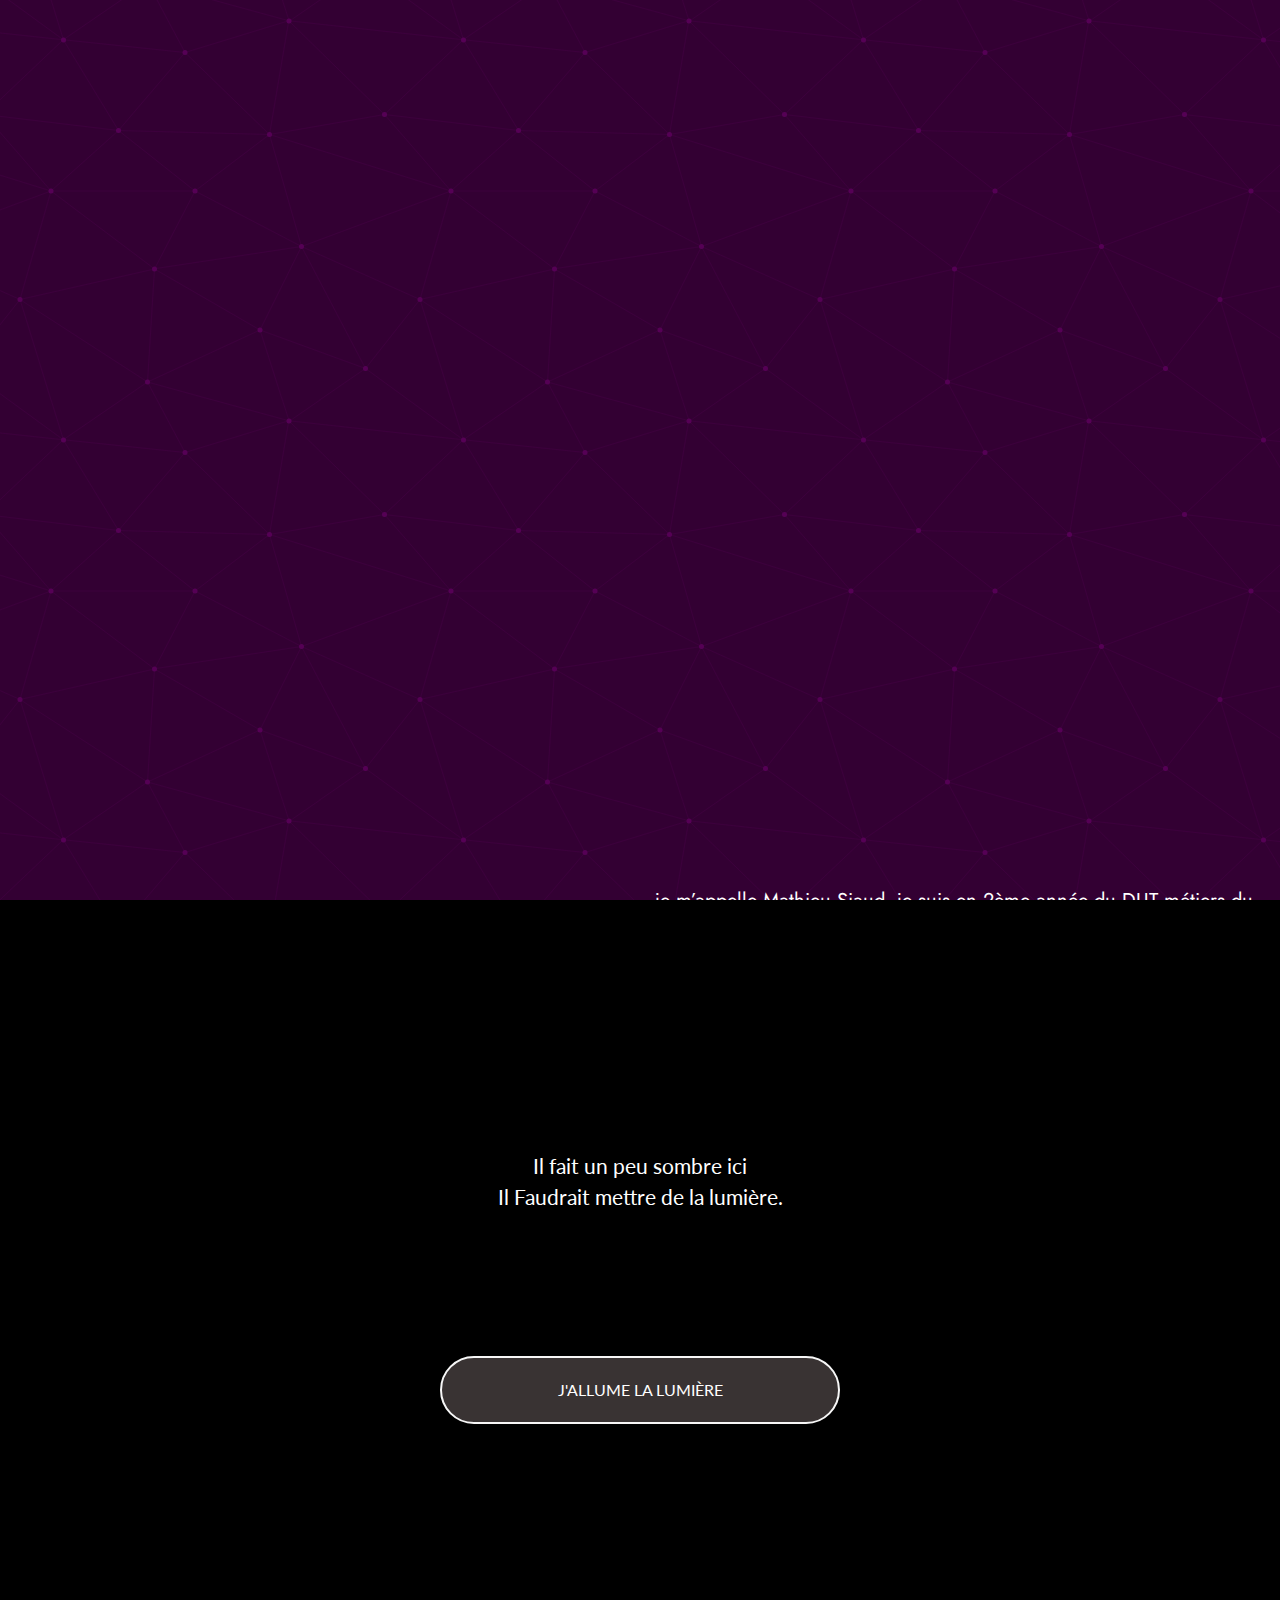
==== commit 9cb2ff43: "Add files via upload" ====
--- a/index.html
+++ b/index.html
@@ -26,20 +26,12 @@
   </head>
   <body>
 
-<div class="preload">
-
-  <h1>TEST</h1>
-
-</div>
-
-
-
     <div class="container-fluid">
       <header>
         <!-- <h1 id="mathieu">Mathieu Siaud</h1>
         <h2 id="dev">Etudiant Développeur web</h2> -->
 
-        <div class="box lax" data-lax-preset="rightToLeft-.1 fadeInOut">
+        <div class="box lax" data-lax-preset="fadeInOut">
 
             <div class="title">
                 <span class="block"></span>
@@ -68,9 +60,24 @@
 </div>
 
       </header>
+<div class="sombre">
+<div class="call-to-action text-center">
+    <p id="text_light">
+      Il fait un peu sombre ici
+      <br>
+Il Faudrait mettre de la lumière.
+    </p>
+    <div class="button_lumiere">J'allume la lumière</div>
+</div>
+
+
+</div>
+
+<div class="bloc_pres">
+
 <div class="container">
-  <div class="row">
-    <div class="col-xl-6 col-12 text-white p-5">
+  <div class="row" style="position: relative; z-index: -14;">
+    <div class="col-xl-6 col-12 text-white p-sm-5 p-0 pb-5 pb-sm-0">
       <h1 id="title_pres">Une présentation ?</h1>
     </div>
     <div class="col-xl-6 col-12  text-white">
@@ -80,16 +87,20 @@
         </p>
     </div>
 
-  </div>
-
-
-
-    <div class="button">Mon CV</div>
-
-
-</div>
-
-<section class="section position-relative">
+    <div class="photo">
+
+    </div>
+
+  </div>
+  </div>
+
+    <div class="button"  style="z-index: -14;">Mon CV</div>
+
+
+</div>
+<div class="main" >
+
+<section class="section position-relative" style="z-index: -14;">
   <div class="container">
     <div class="row">
       <div class="col-lg-12 text-center">
@@ -109,7 +120,7 @@
           </div>
         </div>
       </div>
-      <div class="col-lg-6 col-md-6 mb-80">
+      <div class="col-lg-6 col-md-6 mb-80 mt-md-0 mt-5">
         <div class="d-flex">
           <div class="mr-lg-5 mr-3">
             <i class="fas fa-graduation-cap fa-2x icon icon-light icon-bg bg-white shadow rounded-circle d-block"></i>
@@ -123,8 +134,7 @@
       </div>
     </div>
   </div>
-  <!-- bg image -->
-  <img class="img-fluid edu-bg-image w-100" src="images/backgrounds/education-bg.png" alt="bg-image">
+
 </section>
 
 <section class="section">
@@ -206,9 +216,7 @@
 
 
     </div>
-  </div>
 </section>
-
 
    <style>
      .gallery {
@@ -258,33 +266,7 @@
 
 
 
-</div>
-
-
-<!-- Modal -->
-<!-- <div class="modal fade right" id="exampleModalPreview" tabindex="-1" role="dialog" aria-labelledby="exampleModalPreviewLabel" aria-hidden="true">
-    <div class="modal-dialog-full-width modal-dialog momodel modal-fluid" role="document">
-        <div class="modal-content-full-width modal-content ">
-            <div class=" modal-header-full-width   modal-header text-center">
-                <h5 class="modal-title w-100" id="exampleModalPreviewLabel">Material Design  Full Screen Modal</h5>
-                <button type="button" class="close " data-dismiss="modal" aria-label="Close">
-                    <span style="font-size: 1.3em;" aria-hidden="true">&times;</span>
-                </button>
-            </div>
-            <div class="modal-body">
-
-                <h1 class="section-heading text-center wow fadeIn my-5 pt-3"> Lorem ipsum dolor sit amet, consectetur adipisicing elit,
-                   sed do eiusmod tempor incididunt ut labore et dolore magna aliqua. Ut enim ad minim veniam, quis nostrud exercitation ullamco
-                   laboris nisi ut aliquip ex ea commodo consequat. Duis aute irure dolor in reprehenderit in voluptate velit esse cillum dolore eu
-                   fugiat nulla pariatur. Excepteur sint occaecat cupidatat non proident,
-                   sunt in culpa qui officia deserunt mollit anim id est laborum.</h1>
-            </div>
-            <div class="modal-footer-full-width  modal-footer">
-                <button type="button" class="btn btn-danger btn-md btn-rounded" data-dismiss="modal">Close</button>
-            </div>
-        </div>
-    </div>
-</div> -->
+
 
 <div id="myNav" class="overlay">
   <div class="overley-content text-center">
@@ -322,7 +304,7 @@
   </div>
 
 </footer>
-
+</div>
   </body>
 
 <style>
@@ -353,33 +335,55 @@
 });
 });
 
+$( ".button_lumiere" ).click(function() {
+    $('.call-to-action').css('opacity', '0'); // ma méthode modifiera la propriété "color" et la définira à "red"
+    $('.sombre').animate({
+            'opacity': '0'
+        }, 3000, function () {
+            $('.sombre').hide();
+        });
+});
+
+$( ".button_lumiere" ).click(function() {
+    $('.main').css('display', 'initial'); // ma méthode modifiera la propriété "color" et la définira à "red"
+    $('.main').css('opacity', 'initial'); // ma méthode modifiera la propriété "color" et la définira à "red"
+});
+
+$(document).mousemove(function (evt) {
+       if ($('.sombre').css('display') != 'none') {
+           var left = evt.clientX;
+           var top = evt.clientY;
+           $('.sombre').css('background-image', 'radial-gradient(100px at ' + left + 'px ' + top + 'px, transparent, black)');
+       }
+   });
 
 </script>
 
 <script type="text/javascript">
-ScrollReveal().reveal('#title_pres', {
-	origin: 'left',
-	distance: '300px',
-    duration: 1200,
-});
-
-ScrollReveal().reveal('.section-title', {
-	origin: 'right',
-	distance: '300px',
-    duration: 1200,
-});
-
-ScrollReveal().reveal('.section-title-exp', {
-	origin: 'left',
-	distance: '300px',
-    duration: 1200,
-});
-
-ScrollReveal().reveal('.section-title-exp3', {
-	origin: 'right',
-	distance: '300px',
-    duration: 1200,
-});
+//
+// ScrollReveal().reveal('#title_pres', {
+// 	origin: 'left',
+// 	distance: '300px',
+//     duration: 1200,
+// });
+//
+// ScrollReveal().reveal('.section-title', {
+// 	origin: 'right',
+// 	distance: '300px',
+//     duration: 1200,
+// });
+//
+// ScrollReveal().reveal('.section-title-exp', {
+// 	origin: 'left',
+// 	distance: '300px',
+//     duration: 1200,
+// });
+//
+// ScrollReveal().reveal('.section-title-exp3', {
+// 	origin: 'right',
+// 	distance: '300px',
+//     duration: 1200,
+// });
 
 
 </script>
--- a/style.min.css
+++ b/style.min.css
@@ -1 +1 @@
-@import url("https://fonts.googleapis.com/css2?family=Lato:ital,wght@1,900&display=swap");*{margin:0;padding:0;font-family:'Lato', sans-serif}header{font-family:'Lato', sans-serif;color:white;text-align:center;margin-top:20%;height:60vh}#mathieu{font-size:7em}#dev{padding-top:0.3em;font-size:2em}#title_pres{border-bottom:#ca4d4d solid 22px;width:462px;line-height:21px;font-size:3.5em}.text-dark{color:#bb7a7a !important}.icon-bg{height:100px;width:100px;line-height:100px;text-align:center}h4{color:#bb7a7a !important;font-size:1.3em}section{margin-top:18em}#name_skill{color:#a8a290 !important}.icone-skill{color:#ceb657e3}.section-title{margin-bottom:80px;color:white;font-size:4em;border-bottom:#ca4d4d solid 19px;width:302px;line-height:26px;margin-left:auto;margin-right:auto}.section-title-exp{margin-bottom:80px;color:white;font-size:4em;border-bottom:#d5b126 solid 19px;width:302px;line-height:26px;margin-left:auto;margin-right:auto}.section-title-exp3{margin-bottom:80px;color:white;font-size:4em;border-bottom:#55cebd solid 19px;width:302px;line-height:26px;margin-left:auto;margin-right:auto}#bloc_de_presentation{width:700px;font-size:20px;font-family:'Jost', sans-serif}.icone{margin-left:-98%}ul{list-style-type:none}i{color:#7b6e7bc7}.box{width:44em;height:250px;position:relative;display:flex;justify-content:center;flex-direction:column;margin-left:auto;margin-right:auto}.title{width:100%;position:relative;display:flex;align-items:center;height:50px}.title .block{width:0%;height:inherit;background:#ffb510;position:absolute;animation:mainBlock 2s cubic-bezier(0.74, 0.06, 0.4, 0.92) forwards;display:flex}.title h1{color:#fff;font-size:7em;-webkit-animation:mainFadeIn 2s forwards;-o-animation:mainFadeIn 2s forwards;animation:mainFadeIn 2s forwards;animation-delay:1.6s;opacity:0;display:flex;align-items:baseline;position:relative}.title h1 span{width:0px;height:0px;-webkit-border-radius:50%;-moz-border-radius:50%;border-radius:50%;background:#ffb510;-webkit-animation:load 0.6s cubic-bezier(0.74, 0.06, 0.4, 0.92) forwards;animation:popIn 0.8s cubic-bezier(0.74, 0.06, 0.4, 0.92) forwards;animation-delay:2s;margin-left:5px;margin-top:-10px;position:absolute;bottom:13px;right:-12px}.role{width:100%;position:relative;display:flex;align-items:center;height:30px;margin-top:38px}.role .block{width:0%;height:inherit;background:#e91e63;position:absolute;animation:secBlock 2s cubic-bezier(0.74, 0.06, 0.4, 0.92) forwards;animation-delay:2s;display:flex}.role p{animation:secFadeIn 1s forwards;animation-delay:0s;animation-delay:3.2s;opacity:0;font-weight:400;font-family:'Lato';color:#fff;font-size:19px;text-transform:uppercase;letter-spacing:5px}@keyframes mainBlock{0%{width:0%;left:0}50%{width:100%;left:0}100%{width:0;left:100%}}@keyframes secBlock{0%{width:0%;left:0}50%{width:100%;left:0}100%{width:0;left:100%}}@keyframes mainFadeIn{0%{opacity:0}100%{opacity:1}}@keyframes popIn{0%{width:0px;height:0px;background:#e9d856;border:0px solid #ddd;opacity:0}50%{width:10px;height:10px;background:#e9d856;opacity:1;bottom:45px}65%{width:7px;height:7px;bottom:0px;width:15px}80%{width:10px;height:10px;bottom:20px}100%{width:7px;height:7px;background:#e9d856;border:0px solid #222;bottom:13px}}@keyframes secFadeIn{0%{opacity:0}100%{opacity:0.5}}@keyframes top{0%{opacity:0;bottom:-80px}100%{opacity:1;bottom:0px}}@keyframes icon{0%{opacity:0;transform:scale(0)}50%{opacity:1;transform:scale(1.3) rotate(-2deg)}100%{opacity:1;bottom:0px}}.main_portfolio{margin-top:7em;margin-bottom:7em;display:flex;width:150em}.card{margin-right:15em}#rotate{transform:rotate(7deg);-ms-transform:rotate(90deg);-moz-transform:rotate(90deg);-webkit-transform:rotate(90deg);-o-transform:rotate(90deg);height:44px;border:none;border-radius:45px;padding:0 18px;font-size:18px;margin-top:20px;background-color:#ca4d4dc7;color:#eee7e7}.up:hover,.up:focus{box-shadow:inset 0 -3.25em 0 0 var(--hover)}input:hover{box-shadow:0px 0px 4px #fff}input:active{top:1px}body{background-color:#222}.button-container{display:grid;grid-gap:40px;grid-template-columns:repeat(3, 1fr);justify-items:center;width:400px;padding:40px 0;margin:0 auto}.card-column{width:50%;float:left;padding:4%;box-sizing:border-box}.column-1{padding-top:100px}.card{width:135%;max-width:635px;margin-left:auto;margin-right:auto;position:relative;background:#EB5160;background-color:#eb5160;color:#fff;cursor:pointer;margin-bottom:12em}.border{position:absolute;width:100%;height:100%;padding:6px;border:1px solid #fff;opacity:1.2;left:-9px;top:-9px}.card h1{position:relative;padding:253px 0px 24px 0px;width:90%}.card>img{width:37em;position:absolute;top:-11%;left:-7%}.card-color-0{background-color:#EB5160}.card-color-1{background-color:#8F3985}.card-color-2{background-color:#8DAA91}.card-color-3{background-color:#888DA7}.cover{position:fixed;background:#EB5160;z-index:100;transform-origin:50% 50%}.open-content{width:100%;z-index:110;opacity:0;pointer-events:none}.open-content img{position:relative;width:90%;margin-left:3%;margin-top:20px;z-index:5}.open-content .text{background:#fff;margin-top:-56%;padding:60% 5% 5% 5%;width:80%;margin-left:5%;margin-bottom:5%}.open-content .text h1,.open-content .text p{max-width:700px;margin-left:auto;margin-right:auto}.close-content{display:block;position:absolute;right:12px;top:12px;width:30px;height:30px}.close-content span{background:#222;width:30px;height:6px;display:block;position:absolute;top:14px}.x-1{transform:rotate(45deg)}.x-2{transform:rotate(-45deg)}.card{transition:opacity 200ms linear 320ms, transform 200ms ease-out 320ms}.border{transition:opacity 200ms linear, transform 200ms ease-out}.card img{transition:opacity 200ms linear 0ms, transform 200ms ease-in 0ms}.card h1{transform:translate3d(20%, 0px, 0px);transition:opacity 200ms linear 120ms, transform 200ms ease-in 120ms}.card.clicked img{transform:translate3d(0px, -40px, 0px);opacity:0}.card.clicked .border{opacity:0;transform:scale(1.3)}.card.out,.card.out img{transform:translate3d(0px, -40px, 0px);opacity:0}.card.out h1,.card.clicked h1{transform:translate3d(20%, -40px, 0px);opacity:0}.cover{transition:transform 300ms ease-in-out}.open-content{transition:opacity 200ms linear 0ms}.open-content.open{opacity:1;pointer-events:all;transition-delay:1000ms}@media screen and (max-width: 600px){.card-column{width:90%}.column-1{padding-top:0px}.open-content img{margin-top:40px}}.main{display:inherit}.overlay{height:100%;width:0;position:fixed;z-index:1000;top:0;left:0;background-color:#FF6F61;overflow-x:hidden;transition:0.8s}.overlay-content{position:relative;top:25%;width:100%;text-align:center;margin-top:30px}.overlay h4{padding:8px;font-size:53px;color:white !important;display:block;transition:0.3s;font-weight:500}#content_text{color:#dad7df;font-size:1.4em;margin-top:1.8em;width:68em;margin-left:auto;margin-right:auto}.overlay .closebtn{position:absolute;top:20px;right:45px;font-size:60px}@media screen and (max-height: 450px){.overlay a{font-size:20px}.overlay .closebtn{font-size:40px;top:15px;right:35px}}.embed-responsive{max-width:55em;margin-left:auto;margin-right:auto;margin-top:2.2em}.embed-responsive-item{margin-left:auto;margin-right:auto}#video_content{width:30em}footer{margin-top:-300px}.social-btns .btn,.social-btns .btn:before,.social-btns .btn .fab{-webkit-transition:all 0.35s;transition:all 0.35s;-webkit-transition-timing-function:cubic-bezier(0.31, -0.105, 0.43, 1.59);transition-timing-function:cubic-bezier(0.31, -0.105, 0.43, 1.59)}.social-btns .btn,.social-btns .btn:before,.social-btns .btn .far{-webkit-transition:all 0.35s;transition:all 0.35s;-webkit-transition-timing-function:cubic-bezier(0.31, -0.105, 0.43, 1.59);transition-timing-function:cubic-bezier(0.31, -0.105, 0.43, 1.59)}.social-btns .btn:before{top:90%;left:-110%}.social-btns .btn .fab{-webkit-transform:scale(0.8);transform:scale(0.8)}.social-btns .btn .far{-webkit-transform:scale(0.8);transform:scale(0.8)}.social-btns .btn.facebook:before{background-color:#3b5998}.social-btns .btn.facebook .fab{color:#3b5998}.social-btns .btn.twitter:before{background-color:#3cf}.social-btns .btn.twitter .fab{color:#3cf}.social-btns .btn.google:before{background-color:#dc4a38}.social-btns .btn.google .fab{color:#dc4a38}.social-btns .btn.dribbble:before{background-color:#cea3a3}.social-btns .btn.dribbble{color:black}.social-btns .btn.skype:before{background-color:#00aff0}.social-btns .btn.skype .fab{color:#00aff0}.social-btns .btn:focus:before,.social-btns .btn:hover:before{top:-10%;left:-10%}.social-btns .btn:focus .fab,.social-btns .btn:hover .fab{color:#fff;-webkit-transform:scale(1);transform:scale(1)}.social-btns .btn:focus .far,.social-btns .btn:hover .far{color:#fff;-webkit-transform:scale(1);transform:scale(1)}.social-btns{height:90px;margin:auto;font-size:0;text-align:center}.social-btns .btn{display:inline-block;background-color:#fff;width:90px;height:90px;line-height:90px;margin:0 10px;text-align:center;position:relative;overflow:hidden;border-radius:28%;box-shadow:0 5px 15px -5px rgba(0,0,0,0.1);opacity:0.99}.social-btns .btn:before{content:'';width:120%;height:120%;position:absolute;-webkit-transform:rotate(45deg);transform:rotate(45deg)}.social-btns .btn .fab{font-size:38px}.social-btns .btn .far{font-size:38px}.button{flex:1 1 auto;margin:9em;padding:20px;border:2px solid #f7f7f7;text-align:center;text-transform:uppercase;position:relative;overflow:hidden;transition:.3s;width:25em;color:white;background:#ca4d4d61;margin-left:auto;margin-right:auto;border-radius:50px}.button:after{position:absolute;transition:.3s;content:'';width:0;left:50%;bottom:0;height:3px;background:#f7f7f7}.button:nth-of-type(5):after{height:120%;left:-10%;transform:skewX(15deg);z-index:-1}.button:hover{cursor:pointer}.button:hover:after{width:100%;left:0}
+@import url("https://fonts.googleapis.com/css2?family=Lato:ital,wght@1,900&display=swap");*{margin:0;padding:0;font-family:'Lato', sans-serif}header{font-family:'Lato', sans-serif;color:white;text-align:center;margin-top:20%;height:60vh}#mathieu{font-size:7em}#dev{padding-top:0.3em;font-size:2em}#title_pres{border-bottom:#ca4d4d solid 22px;width:462px;line-height:21px;font-size:3.5em}.text-dark{color:#bb7a7a !important}.icon-bg{height:100px;width:100px;line-height:100px;text-align:center}h4{color:#bb7a7a !important;font-size:1.3em}section{margin-top:18em}#name_skill{color:#a8a290 !important}.icone-skill{color:#ceb657e3}.section-title{margin-bottom:80px;color:white;font-size:4em;border-bottom:#ca4d4d solid 19px;width:302px;line-height:26px;margin-left:auto;margin-right:auto}.section-title-exp{margin-bottom:80px;color:white;font-size:4em;border-bottom:#d5b126 solid 19px;width:302px;line-height:26px;margin-left:auto;margin-right:auto}.section-title-exp3{margin-bottom:80px;color:white;font-size:4em;border-bottom:#55cebd solid 19px;width:302px;line-height:26px;margin-left:auto;margin-right:auto}#bloc_de_presentation{width:700px;font-size:20px;font-family:'Jost', sans-serif}.icone{margin-left:-98%}ul{list-style-type:none}i{color:#7b6e7bc7}.box{width:44em;height:250px;position:relative;display:flex;justify-content:center;flex-direction:column;margin-left:auto;margin-right:auto}.title{width:100%;position:relative;display:flex;align-items:center;height:50px}.title .block{width:0%;height:inherit;background:#ffb510;position:absolute;animation:mainBlock 2s cubic-bezier(0.74, 0.06, 0.4, 0.92) forwards;display:flex}.title h1{color:#fff;font-size:7em;-webkit-animation:mainFadeIn 2s forwards;-o-animation:mainFadeIn 2s forwards;animation:mainFadeIn 2s forwards;animation-delay:1.6s;opacity:0;display:flex;align-items:baseline;position:relative}.title h1 span{width:0px;height:0px;-webkit-border-radius:50%;-moz-border-radius:50%;border-radius:50%;background:#ffb510;-webkit-animation:load 0.6s cubic-bezier(0.74, 0.06, 0.4, 0.92) forwards;animation:popIn 0.8s cubic-bezier(0.74, 0.06, 0.4, 0.92) forwards;animation-delay:2s;margin-left:5px;margin-top:-10px;position:absolute;bottom:13px;right:-12px}.role{width:100%;position:relative;display:flex;align-items:center;height:30px;margin-top:38px}.role .block{width:0%;height:inherit;background:#e91e63;position:absolute;animation:secBlock 2s cubic-bezier(0.74, 0.06, 0.4, 0.92) forwards;animation-delay:2s;display:flex}.role p{animation:secFadeIn 1s forwards;animation-delay:0s;animation-delay:3.2s;opacity:0;font-weight:400;font-family:'Lato';color:#fff;font-size:19px;text-transform:uppercase;letter-spacing:5px}@keyframes mainBlock{0%{width:0%;left:0}50%{width:100%;left:0}100%{width:0;left:100%}}@keyframes secBlock{0%{width:0%;left:0}50%{width:100%;left:0}100%{width:0;left:100%}}@keyframes mainFadeIn{0%{opacity:0}100%{opacity:1}}@keyframes popIn{0%{width:0px;height:0px;background:#e9d856;border:0px solid #ddd;opacity:0}50%{width:10px;height:10px;background:#e9d856;opacity:1;bottom:45px}65%{width:7px;height:7px;bottom:0px;width:15px}80%{width:10px;height:10px;bottom:20px}100%{width:7px;height:7px;background:#e9d856;border:0px solid #222;bottom:13px}}@keyframes secFadeIn{0%{opacity:0}100%{opacity:0.5}}@keyframes top{0%{opacity:0;bottom:-80px}100%{opacity:1;bottom:0px}}@keyframes icon{0%{opacity:0;transform:scale(0)}50%{opacity:1;transform:scale(1.3) rotate(-2deg)}100%{opacity:1;bottom:0px}}.main_portfolio{margin-top:7em;margin-bottom:7em;display:flex;width:150em}.card{margin-right:15em}#rotate{transform:rotate(7deg);-ms-transform:rotate(90deg);-moz-transform:rotate(90deg);-webkit-transform:rotate(90deg);-o-transform:rotate(90deg);height:44px;border:none;border-radius:45px;padding:0 18px;font-size:18px;margin-top:20px;background-color:#ca4d4dc7;color:#eee7e7}.up:hover,.up:focus{box-shadow:inset 0 -3.25em 0 0 var(--hover)}input:hover{box-shadow:0px 0px 4px #fff}input:active{top:1px}body{background-color:#222}.button-container{display:grid;grid-gap:40px;grid-template-columns:repeat(3, 1fr);justify-items:center;width:400px;padding:40px 0;margin:0 auto}.card-column{width:50%;float:left;padding:4%;box-sizing:border-box}.column-1{padding-top:100px}.card{width:135%;max-width:635px;margin-left:auto;margin-right:auto;position:relative;background:#EB5160;background-color:#eb5160;color:#fff;cursor:pointer;margin-bottom:12em}.border{position:absolute;width:100%;height:100%;padding:6px;border:1px solid #fff;opacity:1.2;left:-9px;top:-9px}.card h1{position:relative;padding:253px 0px 24px 0px;width:90%}.card>img{width:37em;position:absolute;top:-11%;left:-7%}.card-color-0{background-color:#EB5160}.card-color-1{background-color:#8F3985}.card-color-2{background-color:#8DAA91}.card-color-3{background-color:#888DA7}.cover{position:fixed;background:#EB5160;z-index:100;transform-origin:50% 50%}.open-content{width:100%;z-index:110;opacity:0;pointer-events:none}.open-content img{position:relative;width:90%;margin-left:3%;margin-top:20px;z-index:5}.open-content .text{background:#fff;margin-top:-56%;padding:60% 5% 5% 5%;width:80%;margin-left:5%;margin-bottom:5%}.open-content .text h1,.open-content .text p{max-width:700px;margin-left:auto;margin-right:auto}.close-content{display:block;position:absolute;right:12px;top:12px;width:30px;height:30px}.close-content span{background:#222;width:30px;height:6px;display:block;position:absolute;top:14px}.x-1{transform:rotate(45deg)}.x-2{transform:rotate(-45deg)}.card{transition:opacity 200ms linear 320ms, transform 200ms ease-out 320ms}.border{transition:opacity 200ms linear, transform 200ms ease-out}.card img{transition:opacity 200ms linear 0ms, transform 200ms ease-in 0ms}.card h1{transform:translate3d(20%, 0px, 0px);transition:opacity 200ms linear 120ms, transform 200ms ease-in 120ms}.card.clicked img{transform:translate3d(0px, -40px, 0px);opacity:0}.card.clicked .border{opacity:0;transform:scale(1.3)}.card.out,.card.out img{transform:translate3d(0px, -40px, 0px);opacity:0}.card.out h1,.card.clicked h1{transform:translate3d(20%, -40px, 0px);opacity:0}.cover{transition:transform 300ms ease-in-out}.open-content{transition:opacity 200ms linear 0ms}.open-content.open{opacity:1;pointer-events:all;transition-delay:1000ms}@media screen and (max-width: 600px){.card-column{width:90%}.column-1{padding-top:0px}.open-content img{margin-top:40px}}.main{display:inherit}.overlay{height:100%;width:0;position:fixed;z-index:1000;top:0;left:0;background-color:#FF6F61;overflow-x:hidden;transition:0.8s}.overlay-content{position:relative;top:25%;width:100%;text-align:center;margin-top:30px}.overlay h4{padding:8px;font-size:53px;color:white !important;display:block;transition:0.3s;font-weight:500}#content_text{color:#dad7df;font-size:1.4em;margin-top:1.8em;width:68em;margin-left:auto;margin-right:auto}.overlay .closebtn{position:absolute;top:20px;right:45px;font-size:60px}@media screen and (max-height: 450px){.overlay a{font-size:20px}.overlay .closebtn{font-size:40px;top:15px;right:35px}}.embed-responsive{max-width:55em;margin-left:auto;margin-right:auto;margin-top:2.2em}.embed-responsive-item{margin-left:auto;margin-right:auto}#video_content{width:30em}footer{margin-top:-300px}.social-btns .btn,.social-btns .btn:before,.social-btns .btn .fab{-webkit-transition:all 0.35s;transition:all 0.35s;-webkit-transition-timing-function:cubic-bezier(0.31, -0.105, 0.43, 1.59);transition-timing-function:cubic-bezier(0.31, -0.105, 0.43, 1.59)}.social-btns .btn,.social-btns .btn:before,.social-btns .btn .far{-webkit-transition:all 0.35s;transition:all 0.35s;-webkit-transition-timing-function:cubic-bezier(0.31, -0.105, 0.43, 1.59);transition-timing-function:cubic-bezier(0.31, -0.105, 0.43, 1.59)}.social-btns .btn:before{top:90%;left:-110%}.social-btns .btn .fab{-webkit-transform:scale(0.8);transform:scale(0.8)}.social-btns .btn .far{-webkit-transform:scale(0.8);transform:scale(0.8)}.social-btns .btn.facebook:before{background-color:#3b5998}.social-btns .btn.facebook .fab{color:#3b5998}.social-btns .btn.twitter:before{background-color:#3cf}.social-btns .btn.twitter .fab{color:#3cf}.social-btns .btn.google:before{background-color:#dc4a38}.social-btns .btn.google .fab{color:#dc4a38}.social-btns .btn.dribbble:before{background-color:#cea3a3}.social-btns .btn.dribbble{color:black}.social-btns .btn.skype:before{background-color:#00aff0}.social-btns .btn.skype .fab{color:#00aff0}.social-btns .btn:focus:before,.social-btns .btn:hover:before{top:-10%;left:-10%}.social-btns .btn:focus .fab,.social-btns .btn:hover .fab{color:#fff;-webkit-transform:scale(1);transform:scale(1)}.social-btns .btn:focus .far,.social-btns .btn:hover .far{color:#fff;-webkit-transform:scale(1);transform:scale(1)}.social-btns{height:90px;margin:auto;font-size:0;text-align:center}.social-btns .btn{display:inline-block;background-color:#fff;width:90px;height:90px;line-height:90px;margin:0 10px;text-align:center;position:relative;overflow:hidden;border-radius:28%;box-shadow:0 5px 15px -5px rgba(0,0,0,0.1);opacity:0.99}.social-btns .btn:before{content:'';width:120%;height:120%;position:absolute;-webkit-transform:rotate(45deg);transform:rotate(45deg)}.social-btns .btn .fab{font-size:38px}.social-btns .btn .far{font-size:38px}.button{flex:1 1 auto;margin:9em;padding:20px;border:2px solid #f7f7f7;text-align:center;text-transform:uppercase;position:relative;overflow:hidden;transition:.3s;width:25em;color:white;background:#ca4d4d61;margin-left:auto;margin-right:auto;border-radius:50px}.button:after{position:absolute;transition:.3s;content:'';width:0;left:50%;bottom:0;height:3px;background:#f7f7f7}.button:nth-of-type(5):after{height:120%;left:-10%;transform:skewX(15deg);z-index:-1}.button:hover{cursor:pointer}.button:hover:after{width:100%;left:0}.photo{background-image:url(IMG_20190531_211752.jpg);background-position:center center;background-repeat:no-repeat;background-size:cover;border-radius:43% 57% 62% 38% / 69% 54% 46% 31%;filter:grayscale(100%);width:33vw;height:65vh;margin-left:8em;position:absolute;left:-28%;top:39vh;transform:translateY(-50%);z-index:-2}.main{opacity:0;display:none;z-index:-14}.sombre{margin:0;padding:0;position:absolute;top:100vh;left:0;height:100%;width:100%;background-image:radial-gradient(148px at 1771px 597px, transparent, black)}.call-to-action{height:100vh}#text_light{color:white;font-size:1.3em;padding-top:12em}.bloc_pres{margin-top:8em}.button_lumiere{margin:9em;margin-right:9em;margin-left:9em;padding:20px;border:2px solid #f7f7f7;text-align:center;text-transform:uppercase;position:relative;overflow:hidden;width:25em;color:white;background:#393333;margin-left:auto;margin-right:auto;border-radius:50px}.sombre{height:110%}@media screen and (max-width: 1450px){#bloc_de_presentation{width:600px}.photo{margin-left:14em}}@media screen and (max-width: 1330px){#bloc_de_presentation{width:600px}.photo{margin-left:18em}.bloc_pres{margin-top:6em}.card h1{font-size:2em}}@media screen and (max-width: 1199px){#title_pres{margin-left:auto;margin-right:auto}#bloc_de_presentation{margin-left:auto;margin-right:auto;width:800px}.photo{transform:translateY(0);position:initial;margin-left:auto;margin-right:auto;margin-top:-4em;width:63%;height:76vh}.bloc_pres{margin-top:8em}.sombre{height:170%}}@media screen and (max-width: 1420px){.card{width:100%;max-width:544px}.card>img{width:33em}.card h1{padding:210px 6px 18px 0px}}@media screen and (max-width: 1100px){.card{width:95%;max-width:431px}.card>img{width:27em}.card h1{padding:181px 6px 13px 0px}}@media screen and (max-width: 920px){.title h1{font-size:6em}.photo{width:75%}.card-column{width:100%;float:none}.card{width:74%;max-width:601px}.card>img{width:37em}.card h1{padding:244px 0 11px 0px}}@media screen and (max-width: 880px){#bloc_de_presentation{width:auto}.bloc_pres{margin-top:10em}}@media screen and (max-width: 705px){#bloc_de_presentation{width:auto}.bloc_pres{margin-top:12em}.card{width:74%;max-width:601px}.card>img{width:30em}.card h1{padding:197px 0 11px 0px}}@media screen and (max-width: 620px){.title h1{font-size:5em}.bloc_pres{margin-top:17em}}@media screen and (max-width: 520px){.title h1{font-size:3.6em}.role p{font-size:15px}#title_pres{font-size:3.1em;width:410px}.photo{height:60vh}}@media screen and (max-width: 460px){#title_pres{font-size:3.1em;width:410px}}@media screen and (max-width: 385px){.title h1{font-size:3.3em}#title_pres{font-size:2.8em;width:358px}.photo{height:49vh;width:90%}.button{width:auto}.button_lumiere{width:auto}.bloc_pres{margin-top:20em}}
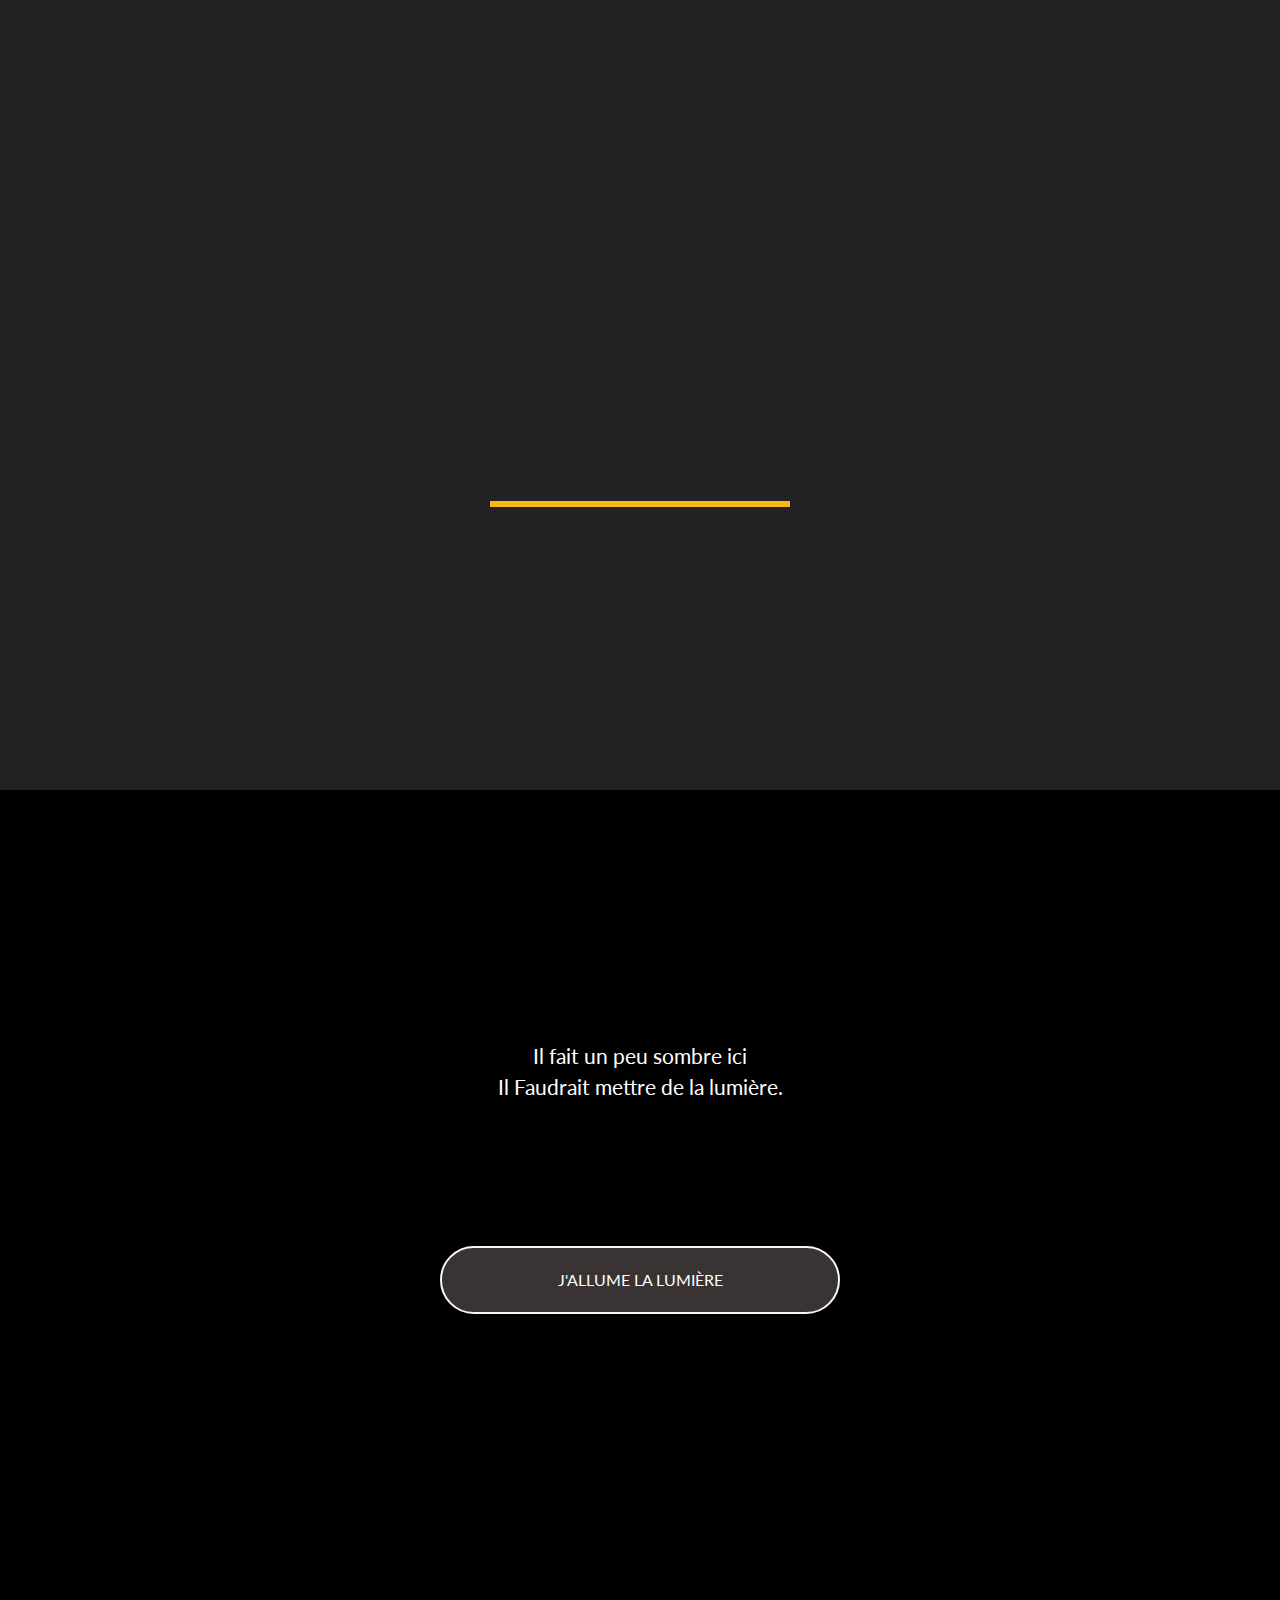
==== commit b0219c89: "Add files via upload" ====
--- a/index.html
+++ b/index.html
@@ -2,6 +2,7 @@
 <html>
   <head>
     <meta charset="utf-8">
+    <meta name="viewport" content="width=device-width, initial-scale=1, maximum-scale=1, user-scalable=no">
     <title></title>
     <link href="https://fonts.googleapis.com/css2?family=Jost:wght@300&display=swap" rel="stylesheet">
     <link href='https://fonts.googleapis.com/css?family=Lora:400italic' rel='stylesheet' type='text/css'>
@@ -56,10 +57,14 @@
 
         </div>
 
+        <hr class="sous_header">
+
 
 </div>
 
       </header>
+<div class="sombre_max">
+
 <div class="sombre">
 <div class="call-to-action text-center">
     <p id="text_light">
@@ -94,14 +99,19 @@
   </div>
   </div>
 
-    <div class="button"  style="z-index: -14;">Mon CV</div>
-
-
+    <div class="button"  style="z-index: 1;">Mon CV</div>
+
+
+</div>
 </div>
 <div class="main" >
 
-<section class="section position-relative" style="z-index: -14;">
+<section class="section position-relative test" style="z-index: -14; margin-top: 22em;">
   <div class="container">
+    <div class="section-couleur">
+      <div class="section-couleur-after">
+
+      </div>
     <div class="row">
       <div class="col-lg-12 text-center">
         <h2 class="section-title">Education</h2>
@@ -134,42 +144,73 @@
       </div>
     </div>
   </div>
+</div>
 
 </section>
 
-<section class="section">
+
+<section>
   <div class="container">
-    <div class="row justify-content-around">
-      <div class="col-lg-12 text-center">
-        <h2 class="section-title-exp">Experience</h2>
-      </div>
-      <div class="col-lg-2 col-md-2 text-center">
-        <i class="fab fa-html5 fa-4x icone-skill pb-3"></i>
-        <h4 id="name_skill">HTML</h4>
-      </div>
-      <div class="col-lg-2 col-md-2 text-center">
-        <i class="fab fa-css3-alt fa-4x icone-skill pb-3"></i>
-        <h4 id="name_skill">CSS</h4>
-      </div>
-      <div class="col-lg-2 col-md-2 text-center">
-        <i class="fab fa-js-square fa-4x icone-skill pb-3"></i>
-        <h4 id="name_skill">javascript</h4>
-      </div>
-      <div class="col-lg-2 col-md-2 text-center">
-        <i class="fab fa-wordpress fa-4x icone-skill pb-3"></i>
-        <h4 id="name_skill">WordPress</h4>
-      </div>
-      <div class="col-lg-2 col-md-2 text-center">
-        <i class="fab fa-php fa-4x icone-skill pb-3"></i>
-        <h4 id="name_skill">PHP</h4>
-      </div>
-      <div class="col-lg-2 col-md-2 text-center">
-        <i class="fab fa-react fa-4x icone-skill pb-3"></i>
-        <h4 id="name_skill">ReactJS</h4>
-      </div>
-    </div>
+    <div class="blocks-tools">
+        <div class="row">
+          <div class="col-lg-12 text-center">
+            <h2 class="section-title-exp">Compétences</h2>
+          </div>
+          <div class="col-12 col-md-4">
+
+                      <div class="dev-front m-4 m-md-0">
+                          <div class="contain-tools">
+                              <img src="pencil.svg" alt="front-icon">
+                              <h3>Front</h3>
+                              <hr>
+                              <p>HTML5</p>
+                              <p>CSS3</p>
+                              <p>JavaScript</p>
+                              <p>jQuery</p>
+                              <p>TypeScript</p>
+                              <p>SASS</p>
+                          </div>
+                      </div>
+                    </div>
+                      <div class="col-12 col-md-4 mt-5 mt-md-0 ">
+                      <div class="dev-back m-4 m-md-0">
+                          <div class="contain-tools">
+                              <img src="back.svg" alt="back-icon">
+                              <h3>Back</h3>
+                              <hr>
+                              <p>PHP</p>
+                              <p>MySQL</p>
+                          </div>
+                      </div>
+                    </div>
+                      <div class="col-12 col-md-4 mt-5 mt-md-0">
+                      <div class="infographie m-4 m-md-0">
+                          <div class="contain-tools">
+                              <img src="computer-graphic.svg" alt="info-icon">
+                              <h3>Infographie And Co</h3>
+                              <hr>
+                              <p>Adobe XD</p>
+                              <p>Figma</p>
+                              <p>WordPress</p>
+                              <p>Photoshop</p>
+                              <p>Illustrator</p>
+                              <p>Indesign</p>
+                          </div>
+                      </div>
+                    </div>
+                  </div>
+</div>
+
+
+
+
   </div>
+
+
+
 </section>
+
+
 
 <section class="section">
   <div class="container-fluid pl-0">
@@ -180,28 +221,38 @@
     </div>
 
         <div class="card-column column-0">
-          <div  id="openNav" class="card card-color-0 " data-toggle="modal" data-target="#exampleModalPreview">>
+          <div  id="openNav" class="card card-color-0 " data-toggle="modal" data-target="#exampleModalPreview">
             <div class="border"></div>
             <img src="adopt.jpg" />
             <h1> Adopt-Systems - Flo</h1>
           </div>
+          <div id="openNav" class="card card-color-1">
+            <div class="border"></div>
+            <img src="img_escape_game_1.jpg" />
+            <h1>Escape Game : Immersive</h1>
+          </div>
           <div class="card card-color-2">
             <div class="border"></div>
             <img src="img_escape_game_1.jpg" />
-            <h1>Escape Game : Immersive</h1>
+            <h1>Platformes technologiques UGA</h1>
           </div>
         </div>
 
         <div class="card-column column-1">
-          <div class="card card-color-1">
+          <div  id="openNav" class="card card-color-3 " data-toggle="modal" data-target="#exampleModalPreview">
             <div class="border"></div>
-            <img src="adopt.jpg" />
-            <h1> Adopt-Systems - Flo</h1>
-          </div>
-          <div class="card card-color-2">
+            <img src="wordpress.png" />
+            <h1> Site Agence - Wordpress</h1>
+          </div>
+          <div class="card card-color-4">
             <div class="border"></div>
             <img src="img_escape_game_1.jpg" />
-            <h1>Escape Game : Immersive</h1>
+            <h1>Site de vente de cd</h1>
+          </div>
+          <div class="card card-color-4">
+            <div class="border"></div>
+            <img src="img_escape_game_1.jpg" />
+            <h1>Magazine sur le graffiti</h1>
           </div>
         </div>
 
@@ -274,8 +325,8 @@
   <!-- <img id="img_content" src="adopt.jpg" alt="" /> -->
   <!-- 16:9 aspect ratio -->
 <div class="embed-responsive embed-responsive-16by9">
-  <video class="embed-responsive-item video-fluid z-depth-1" autoplay loop controls muted>
-  <source id="video_content" src="https://mdbootstrap.com/img/video/Sail-Away.mp4" type="video/mp4" />
+  <video class="embed-responsive-item video-fluid z-depth-1" loop controls muted>
+  <source id="video_content" src="2020-05-10-1755-44.mp4" type="video/mp4" />
 </video>
 </div>
   <h4 id="content_title">Adopt-Systems</h4>
@@ -294,10 +345,13 @@
 </div>
 
 
+
+
+
 <footer>
 
 
-  <div class="social-btns">
+  <div class="social-btns mt-5 mt-xl-0">
     <a class="btn twitter" href="#"><i class="fab fa-twitter fa-3x"></i></a>
     <a class="btn google" href="#"><i class="fab fa-linkedin-in fa-3x"></i></a>
     <a class="btn dribbble" href="#"><i class="far fa-envelope"></i></a>
@@ -314,14 +368,19 @@
 
 
 body{
-
+/*
   background-color: #330033;
-  background-image: url("data:image/svg+xml,%3Csvg xmlns='http://www.w3.org/2000/svg' width='400' height='400' viewBox='0 0 800 800'%3E%3Cg fill='none' stroke='%23404' stroke-width='1'%3E%3Cpath d='M769 229L1037 260.9M927 880L731 737 520 660 309 538 40 599 295 764 126.5 879.5 40 599-197 493 102 382-31 229 126.5 79.5-69-63'/%3E%3Cpath d='M-31 229L237 261 390 382 603 493 308.5 537.5 101.5 381.5M370 905L295 764'/%3E%3Cpath d='M520 660L578 842 731 737 840 599 603 493 520 660 295 764 309 538 390 382 539 269 769 229 577.5 41.5 370 105 295 -36 126.5 79.5 237 261 102 382 40 599 -69 737 127 880'/%3E%3Cpath d='M520-140L578.5 42.5 731-63M603 493L539 269 237 261 370 105M902 382L539 269M390 382L102 382'/%3E%3Cpath d='M-222 42L126.5 79.5 370 105 539 269 577.5 41.5 927 80 769 229 902 382 603 493 731 737M295-36L577.5 41.5M578 842L295 764M40-201L127 80M102 382L-261 269'/%3E%3C/g%3E%3Cg fill='%23505'%3E%3Ccircle cx='769' cy='229' r='5'/%3E%3Ccircle cx='539' cy='269' r='5'/%3E%3Ccircle cx='603' cy='493' r='5'/%3E%3Ccircle cx='731' cy='737' r='5'/%3E%3Ccircle cx='520' cy='660' r='5'/%3E%3Ccircle cx='309' cy='538' r='5'/%3E%3Ccircle cx='295' cy='764' r='5'/%3E%3Ccircle cx='40' cy='599' r='5'/%3E%3Ccircle cx='102' cy='382' r='5'/%3E%3Ccircle cx='127' cy='80' r='5'/%3E%3Ccircle cx='370' cy='105' r='5'/%3E%3Ccircle cx='578' cy='42' r='5'/%3E%3Ccircle cx='237' cy='261' r='5'/%3E%3Ccircle cx='390' cy='382' r='5'/%3E%3C/g%3E%3C/svg%3E");
+  background-image: url("data:image/svg+xml,%3Csvg xmlns='http://www.w3.org/2000/svg' width='400' height='400' viewBox='0 0 800 800'%3E%3Cg fill='none' stroke='%23404' stroke-width='1'%3E%3Cpath d='M769 229L1037 260.9M927 880L731 737 520 660 309 538 40 599 295 764 126.5 879.5 40 599-197 493 102 382-31 229 126.5 79.5-69-63'/%3E%3Cpath d='M-31 229L237 261 390 382 603 493 308.5 537.5 101.5 381.5M370 905L295 764'/%3E%3Cpath d='M520 660L578 842 731 737 840 599 603 493 520 660 295 764 309 538 390 382 539 269 769 229 577.5 41.5 370 105 295 -36 126.5 79.5 237 261 102 382 40 599 -69 737 127 880'/%3E%3Cpath d='M520-140L578.5 42.5 731-63M603 493L539 269 237 261 370 105M902 382L539 269M390 382L102 382'/%3E%3Cpath d='M-222 42L126.5 79.5 370 105 539 269 577.5 41.5 927 80 769 229 902 382 603 493 731 737M295-36L577.5 41.5M578 842L295 764M40-201L127 80M102 382L-261 269'/%3E%3C/g%3E%3Cg fill='%23505'%3E%3Ccircle cx='769' cy='229' r='5'/%3E%3Ccircle cx='539' cy='269' r='5'/%3E%3Ccircle cx='603' cy='493' r='5'/%3E%3Ccircle cx='731' cy='737' r='5'/%3E%3Ccircle cx='520' cy='660' r='5'/%3E%3Ccircle cx='309' cy='538' r='5'/%3E%3Ccircle cx='295' cy='764' r='5'/%3E%3Ccircle cx='40' cy='599' r='5'/%3E%3Ccircle cx='102' cy='382' r='5'/%3E%3Ccircle cx='127' cy='80' r='5'/%3E%3Ccircle cx='370' cy='105' r='5'/%3E%3Ccircle cx='578' cy='42' r='5'/%3E%3Ccircle cx='237' cy='261' r='5'/%3E%3Ccircle cx='390' cy='382' r='5'/%3E%3C/g%3E%3C/svg%3E");*/
 
 }
 </style>
 
 <script type="text/javascript">
+ScrollReveal().reveal('.button_lumiere', {
+  origin: 'left',
+  distance: '300px',
+    duration: 1200,
+});
 $(function () {
 var selectedClass = "";
 $(".filter").click(function () {
@@ -335,16 +394,46 @@
 });
 });
 
+
+
+
 $( ".button_lumiere" ).click(function() {
+
+  ScrollReveal().reveal('#title_pres', {
+  	origin: 'left',
+  	distance: '300px',
+      duration: 1200,
+  });
+
+  ScrollReveal().reveal('.section-title', {
+  	origin: 'right',
+  	distance: '300px',
+      duration: 1200,
+  });
+
+  ScrollReveal().reveal('.section-title-exp', {
+  	origin: 'left',
+  	distance: '300px',
+      duration: 1200,
+  });
+
+  ScrollReveal().reveal('.section-title-exp3', {
+  	origin: 'right',
+  	distance: '300px',
+      duration: 1200,
+  });
     $('.call-to-action').css('opacity', '0'); // ma méthode modifiera la propriété "color" et la définira à "red"
     $('.sombre').animate({
             'opacity': '0'
         }, 3000, function () {
             $('.sombre').hide();
+
         });
 });
 
 $( ".button_lumiere" ).click(function() {
+  $('.sombre_max').css('height', 'initial'); // ma méthode modifiera la propriété "color" et la définira à "red"
+  $('.sombre_max').css('overflow', 'initial'); // ma méthode modifiera la propriété "color" et la définira à "red"
     $('.main').css('display', 'initial'); // ma méthode modifiera la propriété "color" et la définira à "red"
     $('.main').css('opacity', 'initial'); // ma méthode modifiera la propriété "color" et la définira à "red"
 });
--- a/style.min.css
+++ b/style.min.css
@@ -1 +1 @@
-@import url("https://fonts.googleapis.com/css2?family=Lato:ital,wght@1,900&display=swap");*{margin:0;padding:0;font-family:'Lato', sans-serif}header{font-family:'Lato', sans-serif;color:white;text-align:center;margin-top:20%;height:60vh}#mathieu{font-size:7em}#dev{padding-top:0.3em;font-size:2em}#title_pres{border-bottom:#ca4d4d solid 22px;width:462px;line-height:21px;font-size:3.5em}.text-dark{color:#bb7a7a !important}.icon-bg{height:100px;width:100px;line-height:100px;text-align:center}h4{color:#bb7a7a !important;font-size:1.3em}section{margin-top:18em}#name_skill{color:#a8a290 !important}.icone-skill{color:#ceb657e3}.section-title{margin-bottom:80px;color:white;font-size:4em;border-bottom:#ca4d4d solid 19px;width:302px;line-height:26px;margin-left:auto;margin-right:auto}.section-title-exp{margin-bottom:80px;color:white;font-size:4em;border-bottom:#d5b126 solid 19px;width:302px;line-height:26px;margin-left:auto;margin-right:auto}.section-title-exp3{margin-bottom:80px;color:white;font-size:4em;border-bottom:#55cebd solid 19px;width:302px;line-height:26px;margin-left:auto;margin-right:auto}#bloc_de_presentation{width:700px;font-size:20px;font-family:'Jost', sans-serif}.icone{margin-left:-98%}ul{list-style-type:none}i{color:#7b6e7bc7}.box{width:44em;height:250px;position:relative;display:flex;justify-content:center;flex-direction:column;margin-left:auto;margin-right:auto}.title{width:100%;position:relative;display:flex;align-items:center;height:50px}.title .block{width:0%;height:inherit;background:#ffb510;position:absolute;animation:mainBlock 2s cubic-bezier(0.74, 0.06, 0.4, 0.92) forwards;display:flex}.title h1{color:#fff;font-size:7em;-webkit-animation:mainFadeIn 2s forwards;-o-animation:mainFadeIn 2s forwards;animation:mainFadeIn 2s forwards;animation-delay:1.6s;opacity:0;display:flex;align-items:baseline;position:relative}.title h1 span{width:0px;height:0px;-webkit-border-radius:50%;-moz-border-radius:50%;border-radius:50%;background:#ffb510;-webkit-animation:load 0.6s cubic-bezier(0.74, 0.06, 0.4, 0.92) forwards;animation:popIn 0.8s cubic-bezier(0.74, 0.06, 0.4, 0.92) forwards;animation-delay:2s;margin-left:5px;margin-top:-10px;position:absolute;bottom:13px;right:-12px}.role{width:100%;position:relative;display:flex;align-items:center;height:30px;margin-top:38px}.role .block{width:0%;height:inherit;background:#e91e63;position:absolute;animation:secBlock 2s cubic-bezier(0.74, 0.06, 0.4, 0.92) forwards;animation-delay:2s;display:flex}.role p{animation:secFadeIn 1s forwards;animation-delay:0s;animation-delay:3.2s;opacity:0;font-weight:400;font-family:'Lato';color:#fff;font-size:19px;text-transform:uppercase;letter-spacing:5px}@keyframes mainBlock{0%{width:0%;left:0}50%{width:100%;left:0}100%{width:0;left:100%}}@keyframes secBlock{0%{width:0%;left:0}50%{width:100%;left:0}100%{width:0;left:100%}}@keyframes mainFadeIn{0%{opacity:0}100%{opacity:1}}@keyframes popIn{0%{width:0px;height:0px;background:#e9d856;border:0px solid #ddd;opacity:0}50%{width:10px;height:10px;background:#e9d856;opacity:1;bottom:45px}65%{width:7px;height:7px;bottom:0px;width:15px}80%{width:10px;height:10px;bottom:20px}100%{width:7px;height:7px;background:#e9d856;border:0px solid #222;bottom:13px}}@keyframes secFadeIn{0%{opacity:0}100%{opacity:0.5}}@keyframes top{0%{opacity:0;bottom:-80px}100%{opacity:1;bottom:0px}}@keyframes icon{0%{opacity:0;transform:scale(0)}50%{opacity:1;transform:scale(1.3) rotate(-2deg)}100%{opacity:1;bottom:0px}}.main_portfolio{margin-top:7em;margin-bottom:7em;display:flex;width:150em}.card{margin-right:15em}#rotate{transform:rotate(7deg);-ms-transform:rotate(90deg);-moz-transform:rotate(90deg);-webkit-transform:rotate(90deg);-o-transform:rotate(90deg);height:44px;border:none;border-radius:45px;padding:0 18px;font-size:18px;margin-top:20px;background-color:#ca4d4dc7;color:#eee7e7}.up:hover,.up:focus{box-shadow:inset 0 -3.25em 0 0 var(--hover)}input:hover{box-shadow:0px 0px 4px #fff}input:active{top:1px}body{background-color:#222}.button-container{display:grid;grid-gap:40px;grid-template-columns:repeat(3, 1fr);justify-items:center;width:400px;padding:40px 0;margin:0 auto}.card-column{width:50%;float:left;padding:4%;box-sizing:border-box}.column-1{padding-top:100px}.card{width:135%;max-width:635px;margin-left:auto;margin-right:auto;position:relative;background:#EB5160;background-color:#eb5160;color:#fff;cursor:pointer;margin-bottom:12em}.border{position:absolute;width:100%;height:100%;padding:6px;border:1px solid #fff;opacity:1.2;left:-9px;top:-9px}.card h1{position:relative;padding:253px 0px 24px 0px;width:90%}.card>img{width:37em;position:absolute;top:-11%;left:-7%}.card-color-0{background-color:#EB5160}.card-color-1{background-color:#8F3985}.card-color-2{background-color:#8DAA91}.card-color-3{background-color:#888DA7}.cover{position:fixed;background:#EB5160;z-index:100;transform-origin:50% 50%}.open-content{width:100%;z-index:110;opacity:0;pointer-events:none}.open-content img{position:relative;width:90%;margin-left:3%;margin-top:20px;z-index:5}.open-content .text{background:#fff;margin-top:-56%;padding:60% 5% 5% 5%;width:80%;margin-left:5%;margin-bottom:5%}.open-content .text h1,.open-content .text p{max-width:700px;margin-left:auto;margin-right:auto}.close-content{display:block;position:absolute;right:12px;top:12px;width:30px;height:30px}.close-content span{background:#222;width:30px;height:6px;display:block;position:absolute;top:14px}.x-1{transform:rotate(45deg)}.x-2{transform:rotate(-45deg)}.card{transition:opacity 200ms linear 320ms, transform 200ms ease-out 320ms}.border{transition:opacity 200ms linear, transform 200ms ease-out}.card img{transition:opacity 200ms linear 0ms, transform 200ms ease-in 0ms}.card h1{transform:translate3d(20%, 0px, 0px);transition:opacity 200ms linear 120ms, transform 200ms ease-in 120ms}.card.clicked img{transform:translate3d(0px, -40px, 0px);opacity:0}.card.clicked .border{opacity:0;transform:scale(1.3)}.card.out,.card.out img{transform:translate3d(0px, -40px, 0px);opacity:0}.card.out h1,.card.clicked h1{transform:translate3d(20%, -40px, 0px);opacity:0}.cover{transition:transform 300ms ease-in-out}.open-content{transition:opacity 200ms linear 0ms}.open-content.open{opacity:1;pointer-events:all;transition-delay:1000ms}@media screen and (max-width: 600px){.card-column{width:90%}.column-1{padding-top:0px}.open-content img{margin-top:40px}}.main{display:inherit}.overlay{height:100%;width:0;position:fixed;z-index:1000;top:0;left:0;background-color:#FF6F61;overflow-x:hidden;transition:0.8s}.overlay-content{position:relative;top:25%;width:100%;text-align:center;margin-top:30px}.overlay h4{padding:8px;font-size:53px;color:white !important;display:block;transition:0.3s;font-weight:500}#content_text{color:#dad7df;font-size:1.4em;margin-top:1.8em;width:68em;margin-left:auto;margin-right:auto}.overlay .closebtn{position:absolute;top:20px;right:45px;font-size:60px}@media screen and (max-height: 450px){.overlay a{font-size:20px}.overlay .closebtn{font-size:40px;top:15px;right:35px}}.embed-responsive{max-width:55em;margin-left:auto;margin-right:auto;margin-top:2.2em}.embed-responsive-item{margin-left:auto;margin-right:auto}#video_content{width:30em}footer{margin-top:-300px}.social-btns .btn,.social-btns .btn:before,.social-btns .btn .fab{-webkit-transition:all 0.35s;transition:all 0.35s;-webkit-transition-timing-function:cubic-bezier(0.31, -0.105, 0.43, 1.59);transition-timing-function:cubic-bezier(0.31, -0.105, 0.43, 1.59)}.social-btns .btn,.social-btns .btn:before,.social-btns .btn .far{-webkit-transition:all 0.35s;transition:all 0.35s;-webkit-transition-timing-function:cubic-bezier(0.31, -0.105, 0.43, 1.59);transition-timing-function:cubic-bezier(0.31, -0.105, 0.43, 1.59)}.social-btns .btn:before{top:90%;left:-110%}.social-btns .btn .fab{-webkit-transform:scale(0.8);transform:scale(0.8)}.social-btns .btn .far{-webkit-transform:scale(0.8);transform:scale(0.8)}.social-btns .btn.facebook:before{background-color:#3b5998}.social-btns .btn.facebook .fab{color:#3b5998}.social-btns .btn.twitter:before{background-color:#3cf}.social-btns .btn.twitter .fab{color:#3cf}.social-btns .btn.google:before{background-color:#dc4a38}.social-btns .btn.google .fab{color:#dc4a38}.social-btns .btn.dribbble:before{background-color:#cea3a3}.social-btns .btn.dribbble{color:black}.social-btns .btn.skype:before{background-color:#00aff0}.social-btns .btn.skype .fab{color:#00aff0}.social-btns .btn:focus:before,.social-btns .btn:hover:before{top:-10%;left:-10%}.social-btns .btn:focus .fab,.social-btns .btn:hover .fab{color:#fff;-webkit-transform:scale(1);transform:scale(1)}.social-btns .btn:focus .far,.social-btns .btn:hover .far{color:#fff;-webkit-transform:scale(1);transform:scale(1)}.social-btns{height:90px;margin:auto;font-size:0;text-align:center}.social-btns .btn{display:inline-block;background-color:#fff;width:90px;height:90px;line-height:90px;margin:0 10px;text-align:center;position:relative;overflow:hidden;border-radius:28%;box-shadow:0 5px 15px -5px rgba(0,0,0,0.1);opacity:0.99}.social-btns .btn:before{content:'';width:120%;height:120%;position:absolute;-webkit-transform:rotate(45deg);transform:rotate(45deg)}.social-btns .btn .fab{font-size:38px}.social-btns .btn .far{font-size:38px}.button{flex:1 1 auto;margin:9em;padding:20px;border:2px solid #f7f7f7;text-align:center;text-transform:uppercase;position:relative;overflow:hidden;transition:.3s;width:25em;color:white;background:#ca4d4d61;margin-left:auto;margin-right:auto;border-radius:50px}.button:after{position:absolute;transition:.3s;content:'';width:0;left:50%;bottom:0;height:3px;background:#f7f7f7}.button:nth-of-type(5):after{height:120%;left:-10%;transform:skewX(15deg);z-index:-1}.button:hover{cursor:pointer}.button:hover:after{width:100%;left:0}.photo{background-image:url(IMG_20190531_211752.jpg);background-position:center center;background-repeat:no-repeat;background-size:cover;border-radius:43% 57% 62% 38% / 69% 54% 46% 31%;filter:grayscale(100%);width:33vw;height:65vh;margin-left:8em;position:absolute;left:-28%;top:39vh;transform:translateY(-50%);z-index:-2}.main{opacity:0;display:none;z-index:-14}.sombre{margin:0;padding:0;position:absolute;top:100vh;left:0;height:100%;width:100%;background-image:radial-gradient(148px at 1771px 597px, transparent, black)}.call-to-action{height:100vh}#text_light{color:white;font-size:1.3em;padding-top:12em}.bloc_pres{margin-top:8em}.button_lumiere{margin:9em;margin-right:9em;margin-left:9em;padding:20px;border:2px solid #f7f7f7;text-align:center;text-transform:uppercase;position:relative;overflow:hidden;width:25em;color:white;background:#393333;margin-left:auto;margin-right:auto;border-radius:50px}.sombre{height:110%}@media screen and (max-width: 1450px){#bloc_de_presentation{width:600px}.photo{margin-left:14em}}@media screen and (max-width: 1330px){#bloc_de_presentation{width:600px}.photo{margin-left:18em}.bloc_pres{margin-top:6em}.card h1{font-size:2em}}@media screen and (max-width: 1199px){#title_pres{margin-left:auto;margin-right:auto}#bloc_de_presentation{margin-left:auto;margin-right:auto;width:800px}.photo{transform:translateY(0);position:initial;margin-left:auto;margin-right:auto;margin-top:-4em;width:63%;height:76vh}.bloc_pres{margin-top:8em}.sombre{height:170%}}@media screen and (max-width: 1420px){.card{width:100%;max-width:544px}.card>img{width:33em}.card h1{padding:210px 6px 18px 0px}}@media screen and (max-width: 1100px){.card{width:95%;max-width:431px}.card>img{width:27em}.card h1{padding:181px 6px 13px 0px}}@media screen and (max-width: 920px){.title h1{font-size:6em}.photo{width:75%}.card-column{width:100%;float:none}.card{width:74%;max-width:601px}.card>img{width:37em}.card h1{padding:244px 0 11px 0px}}@media screen and (max-width: 880px){#bloc_de_presentation{width:auto}.bloc_pres{margin-top:10em}}@media screen and (max-width: 705px){#bloc_de_presentation{width:auto}.bloc_pres{margin-top:12em}.card{width:74%;max-width:601px}.card>img{width:30em}.card h1{padding:197px 0 11px 0px}}@media screen and (max-width: 620px){.title h1{font-size:5em}.bloc_pres{margin-top:17em}}@media screen and (max-width: 520px){.title h1{font-size:3.6em}.role p{font-size:15px}#title_pres{font-size:3.1em;width:410px}.photo{height:60vh}}@media screen and (max-width: 460px){#title_pres{font-size:3.1em;width:410px}}@media screen and (max-width: 385px){.title h1{font-size:3.3em}#title_pres{font-size:2.8em;width:358px}.photo{height:49vh;width:90%}.button{width:auto}.button_lumiere{width:auto}.bloc_pres{margin-top:20em}}
+@import url("https://fonts.googleapis.com/css2?family=Lato:ital,wght@1,900&display=swap");*{margin:0;padding:0;font-family:'Lato', sans-serif}header{font-family:'Lato', sans-serif;color:white;text-align:center;margin-top:20%;height:60vh}#mathieu{font-size:7em}.sous_header{width:24%;height:6px;background:#FBB819;border:none;margin-top:1px;margin-left:auto;margin-right:auto}#dev{padding-top:0.3em;font-size:2em}#title_pres{border-bottom:#ca4d4d solid 22px;width:462px;line-height:21px;font-size:3.5em}.text-dark{color:#d09090 !important}.icon-bg{height:100px;width:100px;line-height:100px;text-align:center;color:white}h4{color:#e1d2d2 !important;font-size:1.3em}section{margin-top:18em}#name_skill{color:#a8a290 !important}.icone-skill{color:#ceb657e3}.section-title{margin-bottom:80px;color:white;font-size:4em;border-bottom:#e3d5d594 solid 19px;width:302px;line-height:26px;margin-left:auto;margin-right:auto}.section-title-exp{margin-bottom:80px;color:white;font-size:4em;border-bottom:#d5b126 solid 19px;width:379px;line-height:26px;margin-left:auto;margin-right:auto}.section-title-exp3{margin-bottom:80px;color:white;font-size:4em;border-bottom:#55cebd solid 19px;width:302px;line-height:26px;margin-left:auto;margin-right:auto}#bloc_de_presentation{width:700px;font-size:20px;font-family:'Jost', sans-serif}.icone{margin-left:-98%}ul{list-style-type:none}i{color:#7b6e7bc7}.box{max-width:44em;height:250px;position:relative;display:flex;justify-content:center;flex-direction:column;margin-left:auto;margin-right:auto}.title{width:100%;position:relative;display:flex;align-items:center;height:50px}.title .block{width:0%;height:inherit;background:#ffb510;position:absolute;animation:mainBlock 2s cubic-bezier(0.74, 0.06, 0.4, 0.92) forwards;display:flex}.title h1{color:#fff;font-size:7em;-webkit-animation:mainFadeIn 2s forwards;-o-animation:mainFadeIn 2s forwards;animation:mainFadeIn 2s forwards;animation-delay:1.6s;opacity:0;display:flex;align-items:baseline;position:relative}.title h1 span{width:0px;height:0px;-webkit-border-radius:50%;-moz-border-radius:50%;border-radius:50%;background:#ffb510;-webkit-animation:load 0.6s cubic-bezier(0.74, 0.06, 0.4, 0.92) forwards;animation:popIn 0.8s cubic-bezier(0.74, 0.06, 0.4, 0.92) forwards;animation-delay:2s;margin-left:5px;margin-top:-10px;position:absolute;bottom:13px;right:-12px}.role{width:100%;position:relative;display:flex;align-items:center;height:30px;margin-top:38px}.role .block{width:0%;height:inherit;background:#e91e63;position:absolute;animation:secBlock 2s cubic-bezier(0.74, 0.06, 0.4, 0.92) forwards;animation-delay:2s;display:flex}.role p{animation:secFadeIn 1s forwards;animation-delay:0s;animation-delay:3.2s;opacity:0;font-weight:400;font-family:'Lato';color:#fff;font-size:19px;text-transform:uppercase;letter-spacing:5px}@keyframes mainBlock{0%{width:0%;left:0}50%{width:100%;left:0}100%{width:0;left:100%}}@keyframes secBlock{0%{width:0%;left:0}50%{width:100%;left:0}100%{width:0;left:100%}}@keyframes mainFadeIn{0%{opacity:0}100%{opacity:1}}@keyframes popIn{0%{width:0px;height:0px;background:#e9d856;border:0px solid #ddd;opacity:0}50%{width:10px;height:10px;background:#e9d856;opacity:1;bottom:45px}65%{width:7px;height:7px;bottom:0px;width:15px}80%{width:10px;height:10px;bottom:20px}100%{width:7px;height:7px;background:#e9d856;border:0px solid #222;bottom:13px}}@keyframes secFadeIn{0%{opacity:0}100%{opacity:0.5}}@keyframes top{0%{opacity:0;bottom:-80px}100%{opacity:1;bottom:0px}}@keyframes icon{0%{opacity:0;transform:scale(0)}50%{opacity:1;transform:scale(1.3) rotate(-2deg)}100%{opacity:1;bottom:0px}}.main_portfolio{margin-top:7em;margin-bottom:7em;display:flex;width:150em}.card{margin-right:15em}#rotate{transform:rotate(7deg);-ms-transform:rotate(90deg);-moz-transform:rotate(90deg);-webkit-transform:rotate(90deg);-o-transform:rotate(90deg);height:44px;border:none;border-radius:45px;padding:0 18px;font-size:18px;margin-top:20px;background-color:#ca4d4dc7;color:#eee7e7}.up:hover,.up:focus{box-shadow:inset 0 -3.25em 0 0 var(--hover)}input:hover{box-shadow:0px 0px 4px #fff}input:active{top:1px}body{background-color:#222}.button-container{display:grid;grid-gap:40px;grid-template-columns:repeat(3, 1fr);justify-items:center;width:400px;padding:40px 0;margin:0 auto}.card-column{width:50%;float:left;padding:4%;box-sizing:border-box}.column-1{padding-top:100px}.card{width:135%;max-width:635px;margin-left:auto;margin-right:auto;position:relative;background:#EB5160;background-color:#eb5160;color:#fff;cursor:pointer;margin-bottom:12em}.border{position:absolute;width:100%;height:100%;padding:6px;border:1px solid #fff;opacity:1.2;left:-9px;top:-9px}.card h1{position:relative;padding:253px 0px 24px 0px;width:90%}.card>img{width:37em;position:absolute;top:-11%;left:-7%;max-width:100%;height:auto}.card-color-0{background-color:#F2AE2B}.card-color-1{background-color:#8F3985}.card-color-2{background-color:#8DAA91}.card-color-3{background-color:#888DA7}.card-color-4{background-color:#EB5160}.cover{position:fixed;background:#EB5160;z-index:100;transform-origin:50% 50%}.open-content{width:100%;z-index:110;opacity:0;pointer-events:none}.open-content img{position:relative;width:90%;margin-left:3%;margin-top:20px;z-index:5}.open-content .text{background:#fff;margin-top:-56%;padding:60% 5% 5% 5%;width:80%;margin-left:5%;margin-bottom:5%}.open-content .text h1,.open-content .text p{max-width:700px;margin-left:auto;margin-right:auto}.close-content{display:block;position:absolute;right:12px;top:12px;width:30px;height:30px}.close-content span{background:#222;width:30px;height:6px;display:block;position:absolute;top:14px}.x-1{transform:rotate(45deg)}.x-2{transform:rotate(-45deg)}.card{transition:opacity 200ms linear 320ms, transform 200ms ease-out 320ms}.border{transition:opacity 200ms linear, transform 200ms ease-out}.card img{transition:opacity 200ms linear 0ms, transform 200ms ease-in 0ms}.card h1{transform:translate3d(20%, 0px, 0px);transition:opacity 200ms linear 120ms, transform 200ms ease-in 120ms}.card.clicked img{transform:translate3d(0px, -40px, 0px);opacity:0}.card.clicked .border{opacity:0;transform:scale(1.3)}.card.out,.card.out img{transform:translate3d(0px, -40px, 0px);opacity:0}.card.out h1,.card.clicked h1{transform:translate3d(20%, -40px, 0px);opacity:0}.cover{transition:transform 300ms ease-in-out}.open-content{transition:opacity 200ms linear 0ms}.open-content.open{opacity:1;pointer-events:all;transition-delay:1000ms}@media screen and (max-width: 600px){.card-column{width:90%}.column-1{padding-top:0px}.open-content img{margin-top:40px}}.main{display:inherit}.overlay{height:100%;width:0;position:fixed;z-index:1000;top:0;left:0;background-color:#FF6F61;overflow-x:hidden;transition:0.8s}.overlay-content{position:relative;top:25%;width:100%;text-align:center;margin-top:30px}.overlay h4{padding:8px;font-size:53px;color:white !important;display:block;transition:0.3s;font-weight:500}#content_text{color:#dad7df;font-size:1.4em;margin-top:1.8em;max-width:68em;margin-left:auto;margin-right:auto}.overlay .closebtn{position:absolute;top:20px;right:45px;font-size:60px}@media screen and (max-height: 450px){.overlay a{font-size:20px}.overlay .closebtn{font-size:40px;top:15px;right:35px}}.embed-responsive{max-width:55em;margin-left:auto;margin-right:auto;margin-top:2.2em}.embed-responsive-item{margin-left:auto;margin-right:auto}#video_content{width:30em}footer{margin-top:-300px}.social-btns .btn,.social-btns .btn:before,.social-btns .btn .fab{-webkit-transition:all 0.35s;transition:all 0.35s;-webkit-transition-timing-function:cubic-bezier(0.31, -0.105, 0.43, 1.59);transition-timing-function:cubic-bezier(0.31, -0.105, 0.43, 1.59)}.social-btns .btn,.social-btns .btn:before,.social-btns .btn .far{-webkit-transition:all 0.35s;transition:all 0.35s;-webkit-transition-timing-function:cubic-bezier(0.31, -0.105, 0.43, 1.59);transition-timing-function:cubic-bezier(0.31, -0.105, 0.43, 1.59)}.social-btns .btn:before{top:90%;left:-110%}.social-btns .btn .fab{-webkit-transform:scale(0.8);transform:scale(0.8)}.social-btns .btn .far{-webkit-transform:scale(0.8);transform:scale(0.8)}.social-btns .btn.facebook:before{background-color:#3b5998}.social-btns .btn.facebook .fab{color:#3b5998}.social-btns .btn.twitter:before{background-color:#3cf}.social-btns .btn.twitter .fab{color:#3cf}.social-btns .btn.google:before{background-color:#dc4a38}.social-btns .btn.google .fab{color:#dc4a38}.social-btns .btn.dribbble:before{background-color:#cea3a3}.social-btns .btn.dribbble{color:black}.social-btns .btn.skype:before{background-color:#00aff0}.social-btns .btn.skype .fab{color:#00aff0}.social-btns .btn:focus:before,.social-btns .btn:hover:before{top:-10%;left:-10%}.social-btns .btn:focus .fab,.social-btns .btn:hover .fab{color:#fff;-webkit-transform:scale(1);transform:scale(1)}.social-btns .btn:focus .far,.social-btns .btn:hover .far{color:#fff;-webkit-transform:scale(1);transform:scale(1)}.social-btns{height:90px;margin:auto;font-size:0;text-align:center}.social-btns .btn{display:inline-block;background-color:#fff;width:90px;height:90px;line-height:90px;margin:0 10px;text-align:center;position:relative;overflow:hidden;border-radius:28%;box-shadow:0 5px 15px -5px rgba(0,0,0,0.1);opacity:0.99}.social-btns .btn:before{content:'';width:120%;height:120%;position:absolute;-webkit-transform:rotate(45deg);transform:rotate(45deg)}.social-btns .btn .fab{font-size:38px}.social-btns .btn .far{font-size:38px}.button{flex:1 1 auto;margin:9em;padding:20px;border:2px solid #f7f7f7;text-align:center;text-transform:uppercase;position:relative;overflow:hidden;transition:.3s;width:25em;color:white;background:#ca4d4d61;margin-left:auto;margin-right:auto;border-radius:50px}.button:after{position:absolute;transition:.3s;content:'';width:0;left:50%;bottom:0;height:3px;background:#f7f7f7}.button:nth-of-type(5):after{height:120%;left:-10%;transform:skewX(15deg);z-index:-1}.button:hover{cursor:pointer}.button:hover:after{width:100%;left:0}.photo{background-image:url(IMG_20190531_211752.jpg);background-position:center center;background-repeat:no-repeat;background-size:cover;border-radius:43% 57% 62% 38% / 69% 54% 46% 31%;filter:grayscale(100%);width:52%;height:289%;margin-left:8em;position:absolute;left:-25%;top:173%;transform:translateY(-50%);z-index:-2}.main{opacity:0;display:none;z-index:-14}.sombre{margin:0;padding:0;position:absolute;left:0;height:100vh;width:100%;background-image:radial-gradient(148px at 1771px 597px, transparent, black);z-index:2}.sombre_max{height:100vh;overflow:hidden}.call-to-action{height:100vh}#text_light{color:white;font-size:1.3em;padding-top:12em}.bloc_pres{margin-top:6em}.button_lumiere{margin:9em;margin-right:9em;margin-left:9em;padding:20px;border:2px solid #f7f7f7;text-align:center;text-transform:uppercase;position:relative;overflow:hidden;width:25em;color:white;background:#393333;margin-left:auto;margin-right:auto;border-radius:50px}.button_lumiere:hover::after{width:75%;left:0px;border-radius:7em}.button_lumiere::after{position:absolute;transition:.5s;content:'';width:0;left:0;bottom:0;height:100%;background:#f7f7f7}.section-couleur{background:#d54949;padding:4em;position:relative}.section-couleur-after{position:absolute;background:#6c6b6b7a;height:100%;width:100%;z-index:-3}@media screen and (max-width: 1645px){.photo{left:-24%}}@media screen and (max-width: 1450px){#bloc_de_presentation{width:600px}}@media screen and (max-width: 1450px){#bloc_de_presentation{width:600px}}@media screen and (max-width: 1330px){#bloc_de_presentation{width:600px}.card h1{font-size:2em}}@media screen and (max-width: 1199px){#title_pres{margin-left:auto;margin-right:auto}#bloc_de_presentation{margin-left:auto;margin-right:auto;width:800px}.photo{transform:translateY(0);position:initial;margin-left:auto;margin-right:auto;margin-top:-4em;width:56%;height:59vh}}@media screen and (max-width: 990px){.photo{margin-top:-3em;width:71%;height:59vh}}@media screen and (max-width: 1420px){.card{width:100%;max-width:544px}.card>img{width:33em}.card h1{padding:210px 6px 18px 0px}.overlay .closebtn{position:initial}}@media screen and (max-width: 1100px){.card{width:95%;max-width:431px}.card>img{width:27em}.card h1{padding:181px 6px 13px 0px}}@media screen and (max-width: 920px){.title h1{font-size:6em}.photo{width:75%}.card-column{width:100%;float:none}.card{width:74%;max-width:601px}.card>img{width:37em}.card h1{padding:244px 0 11px 0px}}@media screen and (max-width: 880px){#bloc_de_presentation{width:auto}}@media screen and (max-width: 1270px){.section-couleur-after{height:calc(100% - 30px);width:calc(100% - 30px)}}@media screen and (max-width: 705px){.section-couleur{border-bottom:#6c6b6b 25px outset}.section-couleur-after{position:absolute;background:#6c6b6b7a;height:0%;width:0%;z-index:-3}.social-btns{margin-top:1em}#bloc_de_presentation{width:auto}.card{width:74%;max-width:601px}.card>img{width:30em}.card h1{padding:197px 0 11px 0px}}@media screen and (max-width: 620px){.title h1{font-size:5em}}@media screen and (max-width: 520px){.title h1{font-size:3.6em}.role p{font-size:15px}#title_pres{font-size:3.1em;width:410px}.photo{height:60vh}}@media screen and (max-width: 460px){#title_pres{font-size:3.1em;width:410px}}@media screen and (max-width: 460px){.button_lumiere{width:auto;margin:9em 16px}.button{width:auto;margin:9em 16px}}@media screen and (max-width: 385px){.title h1{font-size:3.3em}#title_pres{font-size:2.8em;width:358px}.photo{height:49vh;width:90%}.button{width:auto}.button_lumiere{width:auto;margin:9em 16px}}@media screen and (max-width: 557px){.card>img{width:inital;position:inital;top:initial;left:initial;max-width:100%;height:auto;padding:10px}.card h1{padding-bottom:11px;text-align:center;transform:initial;padding-top:51%;font-size:1.5em}}.dev-back,.dev-front,.infographie{position:relative;height:450px;background-color:#F2F2F2}.dev-front::after{content:"";position:absolute;left:0;bottom:0em;height:0em;width:100%;background-color:var(--orange);transition:cubic-bezier(1, 0.02, 0, 0.98) 0.5s}.dev-front:hover::after{bottom:0;opacity:.5;height:100%}.dev-back::after{content:"";position:absolute;left:0;bottom:0em;height:0em;width:100%;background-color:var(--orange);transition:cubic-bezier(1, 0.02, 0, 0.98) 0.5s}.dev-back:hover::after{bottom:0;opacity:.5;height:100%}.infographie::after{content:"";position:absolute;left:0;bottom:0em;height:0em;width:100%;background-color:var(--orange);transition:cubic-bezier(1, 0.02, 0, 0.98) 0.5s}.infographie:hover::after{bottom:0;opacity:.5;height:100%}.square-outils-1,.square-outils-2,.square-outils-3{position:absolute;bottom:-15px;width:30px;left:0}.contain-tools{padding:30px 0;display:-ms-flexbox;display:flex;-ms-flex-align:center;align-items:center;-webkit-box-pack:center;-ms-flex-pack:center;justify-content:center;-ms-flex-direction:column;flex-direction:column}.contain-tools h3{color:#ECC95F;font-size:1.5rem;font-weight:700;font-family:Orkney,sans-serif}.bg-white{background-color:#dfbeb1 !important}.contain-tools p{color:#3e3d3d;font-size:1rem;font-family:Manifesto,sans-serif;line-height:1}.contain-tools hr{width:10%;height:5px;background:#ECC95F;border:none;margin-top:10px;margin-bottom:30px}.section-couleur:hover .section-couleur-after{transition:2s;height:95%;width:98%}@media screen and (max-width: 420px){.section-title{margin-bottom:80px;color:white;font-size:3.5em;border-bottom:#e3d5d594 solid 19px;width:240px;line-height:26px;margin-left:auto;margin-right:auto;text-align:center;padding:-29px;margin-left:-4px}.section-title-exp{font-size:3.5em;width:321px}}.contain-tools img{width:80px;height:auto;margin-bottom:10px;color:black}@media screen and (max-width: 1024px){.blocks-tools{-ms-flex-pack:distribute;justify-content:space-around}}
